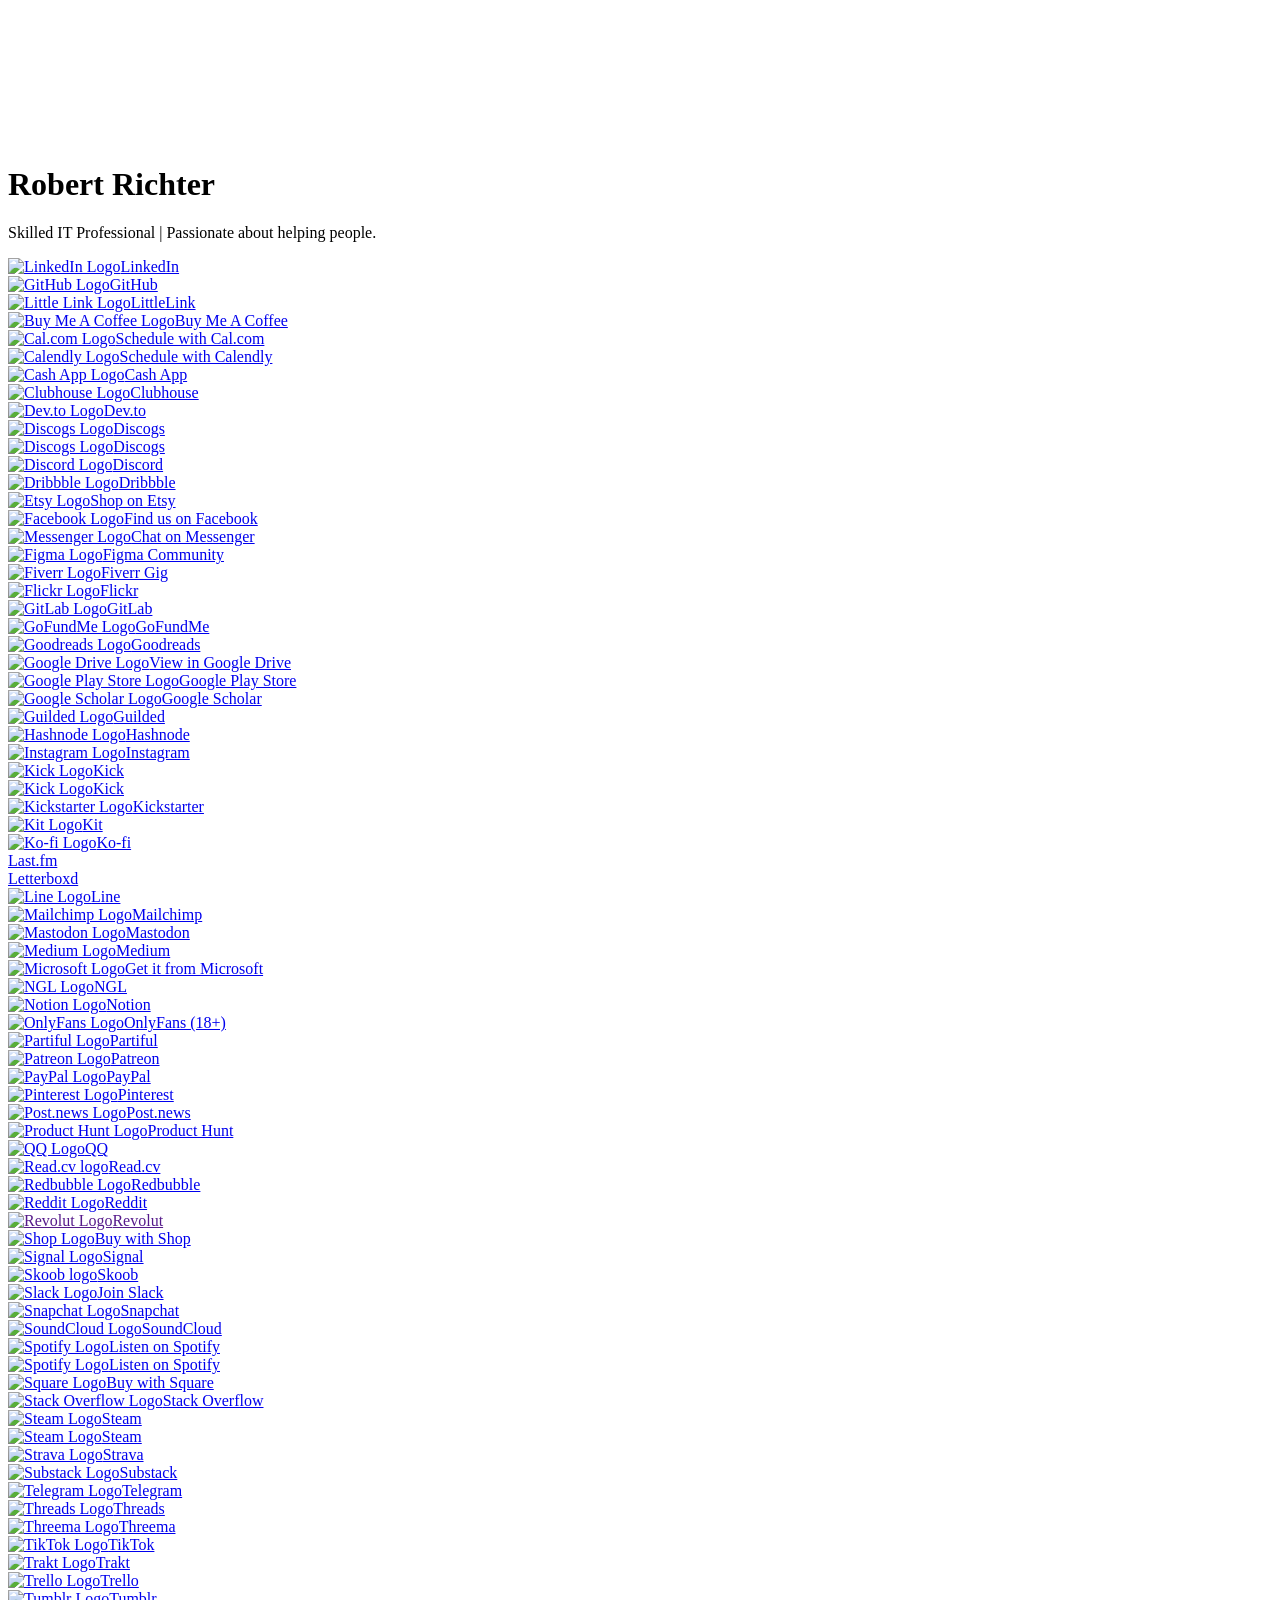
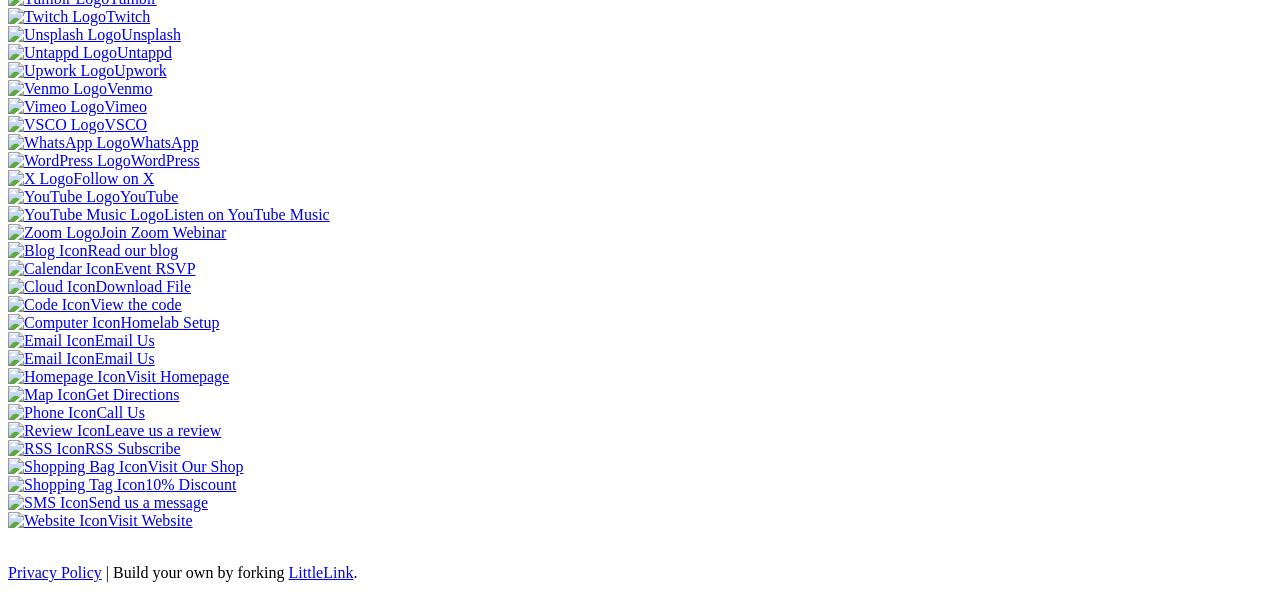
==== index.html @ 20beb6fa "Update index.html" ====
<!DOCTYPE html>
<html lang="en">

<head>

  <!-- Page Information
  –––––––––––––––––––––––––––––––––––––––––––––––––– -->
  <meta charset="utf-8">
  <title>Robert Richter</title>
  <meta name="description" content="https://littlelink.io">
  <meta name="author" content="Robert Richter">

  <!-- Mobile Specific Metas
  –––––––––––––––––––––––––––––––––––––––––––––––––– -->
  <meta name="viewport" content="width=device-width, initial-scale=1">


  <!-- CSS
  –––––––––––––––––––––––––––––––––––––––––––––––––– -->
  <link rel="stylesheet" href="css/normalize.css">

    <!-- Themes:
            Auto:   css/skeleton-auto.css
            Light:  css/skeleton-light.css
            Dark:   css/skeleton-dark.css
     -->
    <link rel="stylesheet" href="css/skeleton-auto.css">

    <!-- Brand Styles -->
    <link rel="stylesheet" href="css/brands.css">


  <!-- Favicon
  –––––––––––––––––––––––––––––––––––––––––––––––––– -->
  <link rel="icon" type="image/png" href="images/littlelink.png">

</head>

<body>

  <!-- Primary Page Layout
  –––––––––––––––––––––––––––––––––––––––––––––––––– -->
  <div class="container">
    <div class="row">
      <div class="column" style="margin-top: 10%">

        <!-- 

          ## Getting Started with LittleLink

          This page has been built with every pre-designed button available in LittleLink by default. You can rearrange and delete as needed.

          You can add your own brand or others brands you may need in the `css/brands.css` file. 

          You can add custom icons to `images/icons/...`. It is recommended to use a 24x24 .SVG.

          Edit the "Your Image Here" section to add your own personal branding, like a picture of yourself or your brand logo!

          Edit the "Title" section to change the page heading. You can use something like your name, your social handle, or your brand name.

          Edit the "Short Bio" section tell users about yourself or your brand.

        -->

        <!-- Your Image Here -->
        <img src="images/littlelink.svg" class="avatar" srcset="images/littlelink.svg 2x" alt="">

        <!-- Title -->
        <h1 role="heading">Robert Richter</h1>

        <!-- Short Bio -->
        <p>Skilled IT Professional | Passionate about helping people.</p>

        <!--

          ## Breaking down <a> attributes:
          
          1.) class="button button-default" | The first "button" here is telling this <a> tag that it should make this element a button and applies the default styling in `css/brands.css`.
          The second portion, button-default, is declaring the specific brand style you would like to apply. Here we're applying the "default" style and color.
          If you want to make this button to use the brand colors for Discord, just change "button-default" to "button-discord". Brands are found in `css/brands.css`. You can always edit & add your own there.

          2.) Replace the # in href="#" with the desired target URL for the button.

          3.) target="_blank" | This attribute opens links in a new tab. Remove this attribute to prevent links from opening in a new tab.

          4.) rel="noopener" | This attribute instructs the browser to navigate to the target resource without granting the new browsing context access to the document that opened it.
          This is especially useful when opening untrusted links. https://developer.mozilla.org/en-US/docs/Web/HTML/Link_types/noopener

          5.) role="button" | The button role identifies an element as a button to assistive technology such as screen readers.

          ## Breaking down the <img> attributes:
          
          1.) class="icon" | This class is telling the <img> tag that it should use the styling for icons found in `css/brands.css`.

          2.) src="images/icons/[icon-name].svg" | This defines the icon you would like to display from the 'images/icons/' folder. For example, you can change this to src="images/icons/discord.svg" to use the Discord icon.
          Add your own 24x24 icons to the "icons" folder to reference them. We recommend providing a SVG.

          3.) alt="" | Since the text at the end of the snippet, "..>[Button Text]</a><br>", explains what the button is, we use "alt=""" to nullify the icon annoucement from the accessibility tree. 
          This can improve the experience for assistive technology users by hiding what is essentially duplicated

        -->

        <!-- LinkedIn -->
        <a class="button button-linked" href="https://www.linkedin.com/in/therobertrich/" target="_blank" rel="noopener" role="button"><img class="icon" aria-hidden="true" src="images/icons/linkedin.svg" alt="LinkedIn Logo">LinkedIn</a><br>

        <!-- GitHub -->
        <a class="button button-github" href="https://github.com/therobertrich" target="_blank" rel="noopener" role="button"><img class="icon" aria-hidden="true" src="images/icons/github.svg" alt="GitHub Logo">GitHub</a><br>

        
        <!-- Default LittleLink -->
        <a class="button button-default" href="#" target="_blank" rel="noopener" role="button"><img class="icon" aria-hidden="true" src="images/icons/littlelink.svg" alt="Little Link Logo">LittleLink</a><br>

        <!-- Buy Me A Coffee -->
        <a class="button button-coffee" href="#" target="_blank" rel="noopener" role="button"><img class="icon" aria-hidden="true" src="images/icons/buy-me-a-coffee.svg" alt="Buy Me A Coffee Logo">Buy Me A Coffee</a><br>

        <!-- Cal.com -->
        <a class="button button-cal" href="#" target="_blank" rel="noopener" role="button"><img class="icon" aria-hidden="true" src="images/icons/cal.svg" alt="Cal.com Logo">Schedule with Cal.com</a><br>

        <!-- Calendly -->
        <a class="button button-calendly" href="#" target="_blank" rel="noopener" role="button"><img class="icon" aria-hidden="true" src="images/icons/calendly.svg" alt="Calendly Logo">Schedule with Calendly</a><br>

        <!-- Cash App -->
        <a class="button button-cash-app" href="#" target="_blank" rel="noopener" role="button"><img class="icon" aria-hidden="true" src="images/icons/cash-app-dollar.svg" alt="Cash App Logo">Cash App</a><br>

        <!-- Clubhouse -->
        <a class="button button-clubhouse" href="#" target="_blank" rel="noopener" role="button"><img class="icon" aria-hidden="true" src="images/icons/clubhouse.svg" alt="Clubhouse Logo">Clubhouse</a><br>

        <!-- Dev.to -->
        <a class="button button-dev-to" href="#" target="_blank" rel="noopener" role="button"><img class="icon" aria-hidden="true" src="images/icons/dev-to.svg" alt="Dev.to Logo">Dev.to</a><br>

        <!-- Discogs -->
        <a class="button button-discogs" href="#" target="_blank" rel="noopener" role="button"><img class="icon" aria-hidden="true" src="images/icons/discogs.svg" alt="Discogs Logo">Discogs</a><br>

        <!-- Discogs Alt -->
        <a class="button button-discogs-alt" href="#" target="_blank" rel="noopener" role="button"><img class="icon" aria-hidden="true" src="images/icons/discogs-alt.svg" alt="Discogs Logo">Discogs</a><br>

        <!-- Discord -->
        <a class="button button-discord" href="#" target="_blank" rel="noopener" role="button"><img class="icon" aria-hidden="true" src="images/icons/discord.svg" alt="Discord Logo">Discord</a><br>

        <!-- Dribbble -->
        <a class="button button-dribbble" href="#" target="_blank" rel="noopener" role="button"><img class="icon" aria-hidden="true" src="images/icons/dribbble.svg" alt="Dribbble Logo">Dribbble</a><br>

        <!-- Etsy -->
        <a class="button button-etsy" href="#" target="_blank" rel="noopener" role="button"><img class="icon" aria-hidden="true" src="images/icons/etsy.svg" alt="Etsy Logo">Shop on Etsy</a><br>

        <!-- Facebook -->
        <a class="button button-faceb" href="#" target="_blank" rel="noopener" role="button"><img class="icon" aria-hidden="true" src="images/icons/facebook.svg" alt="Facebook Logo">Find us on Facebook</a><br>

        <!-- Facebook Messenger -->
        <a class="button button-messenger" href="#" target="_blank" rel="noopener" role="button"><img class="icon" aria-hidden="true" src="images/icons/messenger.svg" alt="Messenger Logo">Chat on Messenger</a><br>

        <!-- Figma -->
        <a class="button button-figma" href="#" target="_blank" rel="noopener" role="button"><img class="icon" aria-hidden="true" src="images/icons/figma.svg" alt="Figma Logo">Figma Community</a><br>

        <!-- Fiverr -->
        <a class="button button-fiverr" href="#" target="_blank" rel="noopener" role="button"><img class="icon" aria-hidden="true" src="images/icons/fiverr.svg" alt="Fiverr Logo">Fiverr Gig</a><br>

        <!-- Flickr -->
        <a class="button button-flickr" href="#" target="_blank" rel="noopener" role="button"><img class="icon" aria-hidden="true" src="images/icons/flickr.svg" alt="Flickr Logo">Flickr</a><br>


        <!-- GitLab -->
        <a class="button button-gitlab" href="#" target="_blank" rel="noopener" role="button"><img class="icon" aria-hidden="true" src="images/icons/gitlab.svg" alt="GitLab Logo">GitLab</a><br>

        <!-- GoFundMe -->
        <a class="button button-gofundme" href="#" target="_blank" rel="noopener" role="button"><img class="icon" aria-hidden="true" src="images/icons/gofundme.svg" alt="GoFundMe Logo">GoFundMe</a><br>

        <!-- Goodreads -->
        <a class="button button-goodreads" href="#" target="_blank" rel="noopener" role="button"><img class="icon" aria-hidden="true" src="images/icons/goodreads.svg" alt="Goodreads Logo">Goodreads</a><br>

        <!-- Google Drive -->
        <a class="button button-google-black" href="#" target="_blank" rel="noopener" role="button"><img class="icon" aria-hidden="true" src="images/icons/google-drive.svg" alt="Google Drive Logo">View in Google Drive</a><br>

        <!-- Google Play Store -->
        <a class="button button-playstore" href="#" target="_blank" rel="noopener" role="button"><img class="icon" aria-hidden="true" src="images/icons/google-play.svg" alt="Google Play Store Logo">Google Play Store</a><br>

        <!-- Google Scholar -->
        <a class="button button-google-scholar" href="#" target="_blank" rel="noopener" role="button"><img class="icon" aria-hidden="true" src="images/icons/google-scholar.svg" alt="Google Scholar Logo">Google Scholar</a><br>

        <!-- Guilded -->
        <a class="button button-guilded" href="#" target="_blank" rel="noopener" role="button"><img class="icon" aria-hidden="true" src="images/icons/guilded.svg" alt="Guilded Logo">Guilded</a><br>

        <!-- Hashnode -->
        <a class="button button-hashnode" href="#" target="_blank" rel="noopener" role="button"><img class="icon" aria-hidden="true" src="images/icons/hashnode.svg" alt="Hashnode Logo">Hashnode</a><br>

        <!-- Instagram -->
        <a class="button button-instagram" href="#" target="_blank" rel="noopener" role="button"><img class="icon" aria-hidden="true" src="images/icons/instagram.svg" alt="Instagram Logo">Instagram</a><br>

        <!-- Kick -->
        <a class="button button-kick" href="#" target="_blank" rel="noopener" role="button"><img class="icon" aria-hidden="true" src="images/icons/kick.svg" alt="Kick Logo">Kick</a><br>

        <!-- Kick Alt -->
        <a class="button button-kick-alt" href="#" target="_blank" rel="noopener" role="button"><img class="icon" aria-hidden="true" src="images/icons/kick-alt.svg" alt="Kick Logo">Kick</a><br>
        
        <!-- Kickstarter -->
        <a class="button button-kickstarter" href="#" target="_blank" rel="noopener" role="button"><img class="icon" aria-hidden="true" src="images/icons/kickstarter.svg" alt="Kickstarter Logo">Kickstarter</a><br>

        <!-- Kit -->
        <a class="button button-kit" href="#" target="_blank" rel="noopener" role="button"><img class="icon" aria-hidden="true" src="images/icons/kit.svg" alt="Kit Logo">Kit</a><br>

        <!-- Ko-fi -->
        <a class="button button-ko-fi" href="#" target="_blank" rel="noopener" role="button"><img class="icon" aria-hidden="true" src="images/icons/ko-fi.svg" alt="Ko-fi Logo">Ko-fi</a><br>

        <!-- Last.fm -->
        <a class="button button-last-fm" href="#" target="_blank" rel="noopener" role="button"><img class="icon" aria-hidden="true" src="images/icons/last-fm.svg" alt="">Last.fm</a><br>

        <!-- Letterboxd -->
        <a class="button button-letterboxd" href="#" target="_blank" rel="noopener" role="button"><img class="icon" aria-hidden="true" src="images/icons/letterboxd.svg" alt="">Letterboxd</a><br>

        <!-- Line -->
        <a class="button button-line" href="#" target="_blank" rel="noopener" role="button"><img class="icon" aria-hidden="true" src="images/icons/line.svg" alt="Line Logo">Line</a><br>


        <!-- Mailchimp -->
        <a class="button button-mailchimp" href="#" target="_blank" rel="noopener" role="button"><img class="icon" aria-hidden="true" src="images/icons/mailchimp.svg" alt="Mailchimp Logo">Mailchimp</a><br>

        <!-- Mastodon -->
        <a class="button button-mastodon" href="#" target="_blank" rel="noopener" role="button"><img class="icon" aria-hidden="true" src="images/icons/mastodon.svg" alt="Mastodon Logo">Mastodon</a><br>

        <!-- Medium -->
        <a class="button button-medium" href="#" target="_blank" rel="noopener" role="button"><img class="icon" aria-hidden="true" src="images/icons/medium.svg" alt="Medium Logo">Medium</a><br>

        <!-- Microsoft Store -->
        <a class="button button-microsoft" href="#" target="_blank" rel="noopener" role="button"><img class="icon" aria-hidden="true" src="images/icons/microsoft.svg" alt="Microsoft Logo">Get it from Microsoft</a><br>
        
        <!-- NGL -->
        <a class="button button-ngl" href="#" target="_blank" rel="noopener"><img class="icon" aria-hidden="true" src="images/icons/ngl.svg" alt="NGL Logo">NGL</a><br>
        
        <!-- Notion -->
        <a class="button button-notion" href="#" target="_blank" rel="noopener" role="button"><img class="icon" aria-hidden="true" src="images/icons/notion.svg" alt="Notion Logo">Notion</a><br>

        <!-- OnlyFans -->
        <a class="button button-onlyfans" href="#" target="_blank" rel="noopener" role="button"><img class="icon" aria-hidden="true" src="images/icons/onlyfans.svg" alt="OnlyFans Logo">OnlyFans (18+)</a><br>

        <!-- Partiful -->
        <a class="button button-partiful" href="#" target="_blank" rel="noopener" role="button"><img class="icon" aria-hidden="true" src="images/icons/partiful.svg" alt="Partiful Logo">Partiful</a><br>

        <!-- Patreon -->
        <a class="button button-patreon" href="#" target="_blank" rel="noopener" role="button"><img class="icon" aria-hidden="true" src="images/icons/patreon.svg" alt="Patreon Logo">Patreon</a><br>

        <!-- PayPal -->
        <a class="button button-paypal" href="#" target="_blank" rel="noopener" role="button"><img class="icon" aria-hidden="true" src="images/icons/paypal.svg" alt="PayPal Logo">PayPal</a><br>

        <!-- Pinterest -->
        <a class="button button-pinterest" href="#" target="_blank" rel="noopener" role="button"><img class="icon" aria-hidden="true" src="images/icons/pinterest.svg" alt="Pinterest Logo">Pinterest</a><br>

        <!-- Post.news -->
        <a class="button button-post-news" href="#" target="_blank" rel="noopener" role="button"><img class="icon" aria-hidden="true" src="images/icons/post-news.svg" alt="Post.news Logo">Post.news</a><br>

        <!-- Product Hunt -->
        <a class="button button-product-hunt" href="#" target="_blank" rel="noopener" role="button"><img class="icon" aria-hidden="true" src="images/icons/product-hunt.svg" alt="Product Hunt Logo">Product Hunt</a><br>

        <!-- QQ -->
        <a class="button button-qq" href="#" target="_blank" rel="noopener" role="button"><img class="icon" aria-hidden="true" src="images/icons/qq.svg" alt="QQ Logo">QQ</a><br>

        <!-- Read.cv -->
        <a class="button button-read-cv" href="#" target="_blank" rel="noopener" role="button"><img class="icon" aria-hidden="true" src="images/icons/read-cv.svg" alt="Read.cv logo">Read.cv</a><br>

        <!-- Redbubble -->
        <a class="button button-redbubble" href="#" target="_blank" rel="noopener" role="button"><img class="icon" aria-hidden="true" src="images/icons/redbubble.svg" alt="Redbubble Logo">Redbubble</a><br>

        <!-- Reddit -->
        <a class="button button-reddit" href="#" target="_blank" rel="noopener" role="button"><img class="icon" aria-hidden="true" src="images/icons/reddit.svg" alt="Reddit Logo">Reddit</a><br>

        <!-- Revolut -->
        <a class="button button-revolut" href="" target="_blank" rel="noopener" role="button"><img class="icon" aria-hidden="true" src="images/icons/revolut.svg" alt="Revolut Logo">Revolut</a><br>
        
        <!-- Shop -->
        <a class="button button-shop" href="#" target="_blank" rel="noopener" role="button"><img class="icon" aria-hidden="true" src="images/icons/shop.svg" alt="Shop Logo">Buy with Shop</a><br>

        <!-- Signal -->
        <a class="button button-signal" href="#" target="_blank" rel="noopener" role="button"><img class="icon" aria-hidden="true" src="images/icons/signal.svg" alt="Signal Logo">Signal</a><br>

        <!-- Skoob -->
        <a class="button button-skoob" href="#" target="_blank" rel="noopener" role="button"><img class="icon" aria-hidden="true" src="images/icons/skoob.svg" alt="Skoob logo">Skoob</a><br>

        <!-- Slack -->
        <a class="button button-slack" href="#" target="_blank" rel="noopener" role="button"><img class="icon" aria-hidden="true" src="images/icons/slack.svg" alt="Slack Logo">Join Slack</a><br>

        <!-- Snapchat -->
        <a class="button button-snapchat" href="#" target="_blank" rel="noopener" role="button"><img class="icon" aria-hidden="true" src="images/icons/snapchat.svg" alt="Snapchat Logo">Snapchat</a><br>

        <!-- SoundCloud -->
        <a class="button button-soundcloud" href="#" target="_blank" rel="noopener" role="button"><img class="icon" aria-hidden="true" src="images/icons/soundcloud.svg" alt="SoundCloud Logo">SoundCloud</a><br>

        <!-- Spotify -->
        <a class="button button-spotify" href="#" target="_blank" rel="noopener" role="button"><img class="icon" aria-hidden="true" src="images/icons/spotify.svg" alt="Spotify Logo">Listen on Spotify</a><br>

        <!-- Spotify Alt -->
        <a class="button button-spotify-alt" href="#" target="_blank" rel="noopener" role="button"><img class="icon" aria-hidden="true" src="images/icons/spotify-alt.svg" alt="Spotify Logo">Listen on Spotify</a><br>

        <!-- Square -->
        <a class="button button-square" href="#" target="_blank" rel="noopener" role="button"><img class="icon" aria-hidden="true" src="images/icons/square.svg" alt="Square Logo">Buy with Square</a><br>

        <!-- Stack Overflow -->
        <a class="button button-stack-overflow" href="#" target="_blank" rel="noopener" role="button"><img class="icon" aria-hidden="true" src="images/icons/stack-overflow.svg" alt="Stack Overflow Logo">Stack Overflow</a><br>

        <!-- Steam -->
        <a class="button button-steam" href="#" target="_blank" rel="noopener" role="button"><img class="icon" aria-hidden="true" src="images/icons/steam.svg" alt="Steam Logo">Steam</a><br>

        <!-- Steam Alt -->
        <a class="button button-steam-alt" href="#" target="_blank" rel="noopener" role="button"><img class="icon" aria-hidden="true" src="images/icons/steam.svg" alt="Steam Logo">Steam</a><br>

        <!-- Strava -->
        <a class="button button-strava" href="#" target="_blank" rel="noopener" role="button"><img class="icon" aria-hidden="true" src="images/icons/strava.svg" alt="Strava Logo">Strava</a><br>

        <!-- Substack -->
        <a class="button button-substack" href="#" target="_blank" rel="noopener" role="button"><img class="icon" aria-hidden="true" src="images/icons/substack.svg" alt="Substack Logo">Substack</a><br>

        <!-- Telegram -->
        <a class="button button-telegram" href="#" target="_blank" rel="noopener" role="button"><img class="icon" aria-hidden="true" src="images/icons/telegram.svg" alt="Telegram Logo">Telegram</a><br>

        <!-- Threads -->
        <a class="button button-threads" href="#" target="_blank" rel="noopener" role="button"><img class="icon" aria-hidden="true" src="images/icons/threads.svg" alt="Threads Logo">Threads</a><br>

        <!-- Threema -->
        <a class="button button-threema" href="#" target="_blank" rel="noopener" role="button"><img class="icon" aria-hidden="true" src="images/icons/threema.svg" alt="Threema Logo">Threema</a><br>

        <!-- TikTok -->
        <a class="button button-tiktok" href="#" target="_blank" rel="noopener" role="button"><img class="icon" aria-hidden="true" src="images/icons/tiktok.svg" alt="TikTok Logo">TikTok</a><br>

        <!-- Trakt -->
        <a class="button button-trakt" href="#" target="_blank" rel="noopener" role="button"><img class="icon" aria-hidden="true" src="images/icons/trakt.svg" alt="Trakt Logo">Trakt</a><br>

        <!-- Trello -->
        <a class="button button-trello" href="#" target="_blank" rel="noopener" role="button"><img class="icon" aria-hidden="true" src="images/icons/trello.svg" alt="Trello Logo">Trello</a><br>

        <!-- Tumblr -->
        <a class="button button-tumb" href="#" target="_blank" rel="noopener" role="button"><img class="icon" aria-hidden="true" src="images/icons/tumblr.svg" alt="Tumblr Logo">Tumblr</a><br>

        <!-- Twitch -->
        <a class="button button-twitch" href="#" target="_blank" rel="noopener" role="button"><img class="icon" aria-hidden="true" src="images/icons/twitch.svg" alt="Twitch Logo">Twitch</a><br>

        <!-- Unsplash -->
        <a class="button button-unsplash" href="#" target="_blank" rel="noopener" role="button"><img class="icon" aria-hidden="true" src="images/icons/unsplash.svg" alt="Unsplash Logo">Unsplash</a><br>

        <!-- Untappd -->
        <a class="button button-untappd" href="#" target="_blank" rel="noopener" role="button"><img class="icon" aria-hidden="true" src="images/icons/untappd.svg" alt="Untappd Logo">Untappd</a><br>

        <!-- Upwork -->
        <a class="button button-upwork" href="#" target="_blank" rel="noopener" role="button"><img class="icon" aria-hidden="true" src="images/icons/upwork.svg" alt="Upwork Logo">Upwork</a><br>

        <!-- Venmo -->
        <a class="button button-venmo" href="#" target="_blank" rel="noopener" role="button"><img class="icon" aria-hidden="true" src="images/icons/venmo.svg" alt="Venmo Logo">Venmo</a><br>

        <!-- Vimeo -->
        <a class="button button-vimeo" href="#" target="_blank" rel="noopener" role="button"><img class="icon" aria-hidden="true" src="images/icons/vimeo.svg" alt="Vimeo Logo">Vimeo</a><br>

        <!-- VSCO -->
        <a class="button button-vsco" href="#" target="_blank" rel="noopener" role="button"><img class="icon" aria-hidden="true" src="images/icons/vsco.svg" alt="VSCO Logo">VSCO</a><br>

        <!-- WhatsApp -->
        <a class="button button-whatsapp" href="#" target="_blank" rel="noopener" role="button"><img class="icon" aria-hidden="true" src="images/icons/whatsapp.svg" alt="WhatsApp Logo">WhatsApp</a><br>

        <!-- WordPress -->
        <a class="button button-wordpress" href="#" target="_blank" rel="noopener" role="button"><img class="icon" aria-hidden="true" src="images/icons/wordpress.svg" alt="WordPress Logo">WordPress</a><br>

        <!-- X -->
        <a class="button button-x" href="#" target="_blank" rel="noopener" role="button"><img class="icon" aria-hidden="true" src="images/icons/x.svg" alt="X Logo">Follow on X</a><br>

        <!-- YouTube -->
        <a class="button button-yt" href="#" target="_blank" rel="noopener" role="button"><img class="icon" aria-hidden="true" src="images/icons/youtube.svg" alt="YouTube Logo">YouTube</a><br>        

        <!-- YouTube Music -->
        <a class="button button-yt" href="#" target="_blank" rel="noopener" role="button"><img class="icon" aria-hidden="true" src="images/icons/youtube-music.svg" alt="YouTube Music Logo">Listen on YouTube Music</a><br>

        <!-- Zoom -->
        <a class="button button-zoom" href="#" target="_blank" rel="noopener" role="button"><img class="icon" aria-hidden="true" src="images/icons/zoom.svg" alt="Zoom Logo">Join Zoom Webinar</a><br>  

        <!-- Generic Blog -->
        <a class="button button-default" href="#" target="_blank" rel="noopener" role="button"><img class="icon" aria-hidden="true" src="images/icons/generic-blog.svg" alt="Blog Icon">Read our blog</a><br>

        <!-- Generic Calendar -->
        <a class="button button-default" href="#" target="_blank" rel="noopener" role="button"><img class="icon" aria-hidden="true" src="images/icons/generic-calendar.svg" alt="Calendar Icon">Event RSVP</a><br>

        <!-- Generic Cloud -->
        <a class="button button-default" href="#" target="_blank" rel="noopener" role="button"><img class="icon" aria-hidden="true" src="images/icons/generic-cloud.svg" alt="Cloud Icon">Download File</a><br>

        <!-- Generic Code -->
        <a class="button button-default" href="#" target="_blank" rel="noopener" role="button"><img class="icon" aria-hidden="true" src="images/icons/generic-code.svg" alt="Code Icon">View the code</a><br>

        <!-- Generic Computer -->
        <a class="button button-default" href="#" target="_blank" rel="noopener" role="button"><img class="icon" aria-hidden="true" src="images/icons/generic-computer.svg" alt="Computer Icon">Homelab Setup</a><br>

        <!-- Generic Email -->
        <a class="button button-default" href="#" target="_blank" rel="noopener" role="button"><img class="icon" aria-hidden="true" src="images/icons/generic-email.svg" alt="Email Icon">Email Us</a><br>

        <!-- Generic Email Alt -->
        <a class="button button-default" href="#" target="_blank" rel="noopener" role="button"><img class="icon" aria-hidden="true" src="images/icons/generic-email-alt.svg" alt="Email Icon">Email Us</a><br>

        <!-- Generic Homepage -->
        <a class="button button-default" href="#" target="_blank" rel="noopener" role="button"><img class="icon" aria-hidden="true" src="images/icons/generic-homepage.svg" alt="Homepage Icon">Visit Homepage</a><br>

        <!-- Generic Map -->
        <a class="button button-default" href="#" target="_blank" rel="noopener" role="button"><img class="icon" aria-hidden="true" src="images/icons/generic-map.svg" alt="Map Icon">Get Directions</a><br>

        <!-- Generic Phone -->
        <a class="button button-default" href="#" target="_blank" rel="noopener" role="button"><img class="icon" aria-hidden="true" src="images/icons/generic-phone.svg" alt="Phone Icon">Call Us</a><br>

        <!-- Generic Review -->
        <a class="button button-default" href="#" target="_blank" rel="noopener" role="button"><img class="icon" aria-hidden="true" src="images/icons/generic-review.svg" alt="Review Icon">Leave us a review</a><br>

        <!-- Generic RSS -->
        <a class="button button-default" href="#" target="_blank" rel="noopener" role="button"><img class="icon" aria-hidden="true" src="images/icons/generic-rss.svg" alt="RSS Icon">RSS Subscribe</a><br>

        <!-- Generic Shopping Bag -->
        <a class="button button-default" href="#" target="_blank" rel="noopener" role="button"><img class="icon" aria-hidden="true" src="images/icons/generic-shopping-bag.svg" alt="Shopping Bag Icon">Visit Our Shop</a><br>
                
        <!-- Generic Shopping Tag -->
        <a class="button button-default" href="#" target="_blank" rel="noopener" role="button"><img class="icon" aria-hidden="true" src="images/icons/generic-shopping-tag.svg" alt="Shopping Tag Icon">10% Discount</a><br>

        <!-- Generic SMS -->
        <a class="button button-default" href="#" target="_blank" rel="noopener" role="button"><img class="icon" aria-hidden="true" src="images/icons/generic-sms.svg" alt="SMS Icon">Send us a message</a><br>

        <!-- Generic Website -->
        <a class="button button-default" href="#" target="_blank" rel="noopener" role="button"><img class="icon" aria-hidden="true" src="images/icons/generic-website.svg" alt="Website Icon">Visit Website</a><br>
        <br>
        <!-- 
            Footer:
            This includes a link to privacy.html page which can be setup for your Privacy Policy.
            This also includes a link to the LittleLink repository to make forking LittleLink easier.
            You can edit or remove anything here to make your own footer.
        -->
        <p><a href="privacy.html">Privacy Policy</a> | Build your own by forking <a href="https://littlelink.io" target="_blank" rel="noopener" role="button">LittleLink</a>.</p>

      </div>
    </div>
  </div>

  <!-- End Document
  –––––––––––––––––––––––––––––––––––––––––––––––––– -->
</body>

</html>
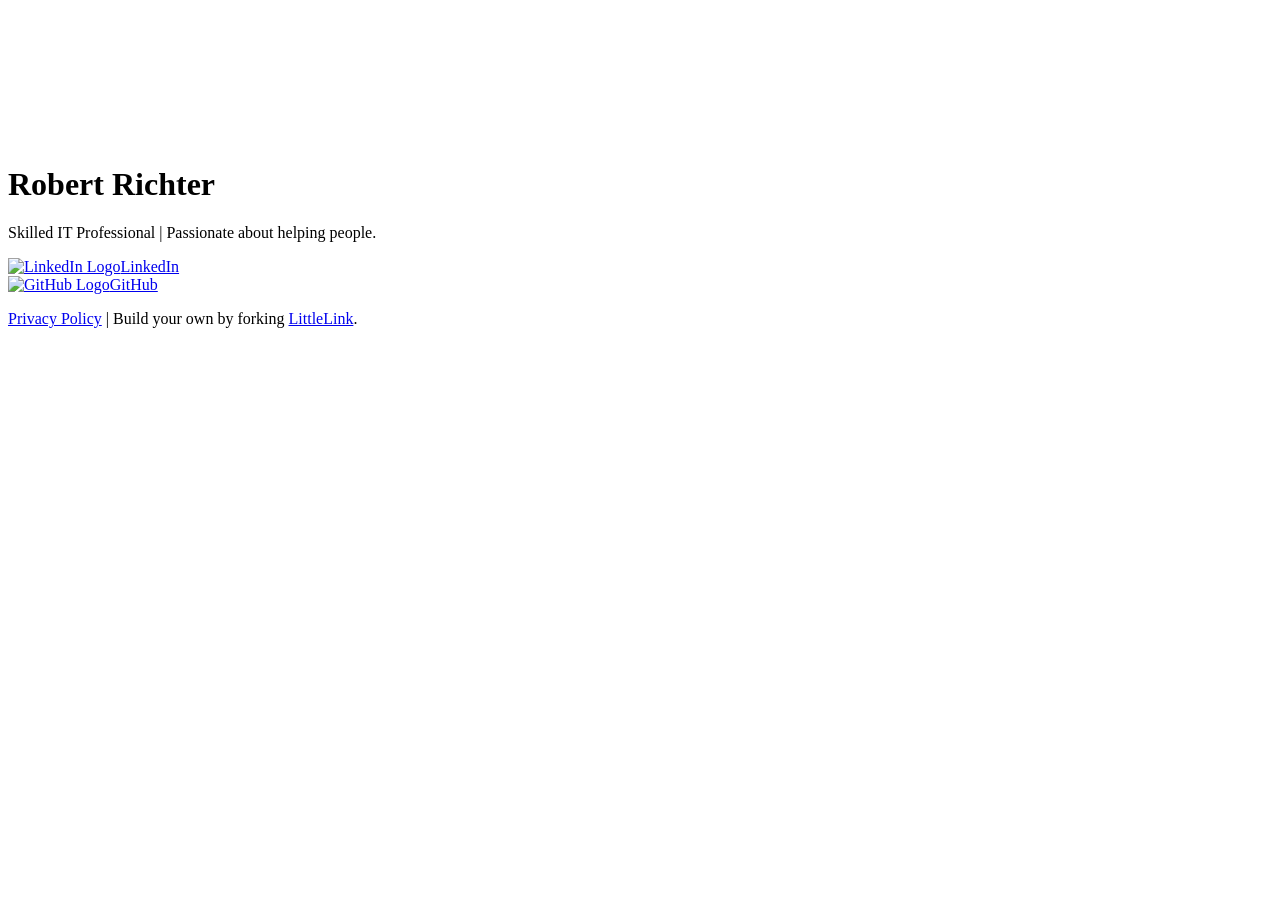
==== commit 4d5db970: "Update index.html" ====
--- a/index.html
+++ b/index.html
@@ -44,13 +44,13 @@
     <div class="row">
       <div class="column" style="margin-top: 10%">
 
-        <!-- 
+        <!--
 
           ## Getting Started with LittleLink
 
           This page has been built with every pre-designed button available in LittleLink by default. You can rearrange and delete as needed.
 
-          You can add your own brand or others brands you may need in the `css/brands.css` file. 
+          You can add your own brand or others brands you may need in the `css/brands.css` file.
 
           You can add custom icons to `images/icons/...`. It is recommended to use a 24x24 .SVG.
 
@@ -74,7 +74,7 @@
         <!--
 
           ## Breaking down <a> attributes:
-          
+
           1.) class="button button-default" | The first "button" here is telling this <a> tag that it should make this element a button and applies the default styling in `css/brands.css`.
           The second portion, button-default, is declaring the specific brand style you would like to apply. Here we're applying the "default" style and color.
           If you want to make this button to use the brand colors for Discord, just change "button-default" to "button-discord". Brands are found in `css/brands.css`. You can always edit & add your own there.
@@ -89,13 +89,13 @@
           5.) role="button" | The button role identifies an element as a button to assistive technology such as screen readers.
 
           ## Breaking down the <img> attributes:
-          
+
           1.) class="icon" | This class is telling the <img> tag that it should use the styling for icons found in `css/brands.css`.
 
           2.) src="images/icons/[icon-name].svg" | This defines the icon you would like to display from the 'images/icons/' folder. For example, you can change this to src="images/icons/discord.svg" to use the Discord icon.
           Add your own 24x24 icons to the "icons" folder to reference them. We recommend providing a SVG.
 
-          3.) alt="" | Since the text at the end of the snippet, "..>[Button Text]</a><br>", explains what the button is, we use "alt=""" to nullify the icon annoucement from the accessibility tree. 
+          3.) alt="" | Since the text at the end of the snippet, "..>[Button Text]</a><br>", explains what the button is, we use "alt=""" to nullify the icon annoucement from the accessibility tree.
           This can improve the experience for assistive technology users by hiding what is essentially duplicated
 
         -->
@@ -107,315 +107,7 @@
         <a class="button button-github" href="https://github.com/therobertrich" target="_blank" rel="noopener" role="button"><img class="icon" aria-hidden="true" src="images/icons/github.svg" alt="GitHub Logo">GitHub</a><br>
 
         
-        <!-- Default LittleLink -->
-        <a class="button button-default" href="#" target="_blank" rel="noopener" role="button"><img class="icon" aria-hidden="true" src="images/icons/littlelink.svg" alt="Little Link Logo">LittleLink</a><br>
-
-        <!-- Buy Me A Coffee -->
-        <a class="button button-coffee" href="#" target="_blank" rel="noopener" role="button"><img class="icon" aria-hidden="true" src="images/icons/buy-me-a-coffee.svg" alt="Buy Me A Coffee Logo">Buy Me A Coffee</a><br>
-
-        <!-- Cal.com -->
-        <a class="button button-cal" href="#" target="_blank" rel="noopener" role="button"><img class="icon" aria-hidden="true" src="images/icons/cal.svg" alt="Cal.com Logo">Schedule with Cal.com</a><br>
-
-        <!-- Calendly -->
-        <a class="button button-calendly" href="#" target="_blank" rel="noopener" role="button"><img class="icon" aria-hidden="true" src="images/icons/calendly.svg" alt="Calendly Logo">Schedule with Calendly</a><br>
-
-        <!-- Cash App -->
-        <a class="button button-cash-app" href="#" target="_blank" rel="noopener" role="button"><img class="icon" aria-hidden="true" src="images/icons/cash-app-dollar.svg" alt="Cash App Logo">Cash App</a><br>
-
-        <!-- Clubhouse -->
-        <a class="button button-clubhouse" href="#" target="_blank" rel="noopener" role="button"><img class="icon" aria-hidden="true" src="images/icons/clubhouse.svg" alt="Clubhouse Logo">Clubhouse</a><br>
-
-        <!-- Dev.to -->
-        <a class="button button-dev-to" href="#" target="_blank" rel="noopener" role="button"><img class="icon" aria-hidden="true" src="images/icons/dev-to.svg" alt="Dev.to Logo">Dev.to</a><br>
-
-        <!-- Discogs -->
-        <a class="button button-discogs" href="#" target="_blank" rel="noopener" role="button"><img class="icon" aria-hidden="true" src="images/icons/discogs.svg" alt="Discogs Logo">Discogs</a><br>
-
-        <!-- Discogs Alt -->
-        <a class="button button-discogs-alt" href="#" target="_blank" rel="noopener" role="button"><img class="icon" aria-hidden="true" src="images/icons/discogs-alt.svg" alt="Discogs Logo">Discogs</a><br>
-
-        <!-- Discord -->
-        <a class="button button-discord" href="#" target="_blank" rel="noopener" role="button"><img class="icon" aria-hidden="true" src="images/icons/discord.svg" alt="Discord Logo">Discord</a><br>
-
-        <!-- Dribbble -->
-        <a class="button button-dribbble" href="#" target="_blank" rel="noopener" role="button"><img class="icon" aria-hidden="true" src="images/icons/dribbble.svg" alt="Dribbble Logo">Dribbble</a><br>
-
-        <!-- Etsy -->
-        <a class="button button-etsy" href="#" target="_blank" rel="noopener" role="button"><img class="icon" aria-hidden="true" src="images/icons/etsy.svg" alt="Etsy Logo">Shop on Etsy</a><br>
-
-        <!-- Facebook -->
-        <a class="button button-faceb" href="#" target="_blank" rel="noopener" role="button"><img class="icon" aria-hidden="true" src="images/icons/facebook.svg" alt="Facebook Logo">Find us on Facebook</a><br>
-
-        <!-- Facebook Messenger -->
-        <a class="button button-messenger" href="#" target="_blank" rel="noopener" role="button"><img class="icon" aria-hidden="true" src="images/icons/messenger.svg" alt="Messenger Logo">Chat on Messenger</a><br>
-
-        <!-- Figma -->
-        <a class="button button-figma" href="#" target="_blank" rel="noopener" role="button"><img class="icon" aria-hidden="true" src="images/icons/figma.svg" alt="Figma Logo">Figma Community</a><br>
-
-        <!-- Fiverr -->
-        <a class="button button-fiverr" href="#" target="_blank" rel="noopener" role="button"><img class="icon" aria-hidden="true" src="images/icons/fiverr.svg" alt="Fiverr Logo">Fiverr Gig</a><br>
-
-        <!-- Flickr -->
-        <a class="button button-flickr" href="#" target="_blank" rel="noopener" role="button"><img class="icon" aria-hidden="true" src="images/icons/flickr.svg" alt="Flickr Logo">Flickr</a><br>
-
-
-        <!-- GitLab -->
-        <a class="button button-gitlab" href="#" target="_blank" rel="noopener" role="button"><img class="icon" aria-hidden="true" src="images/icons/gitlab.svg" alt="GitLab Logo">GitLab</a><br>
-
-        <!-- GoFundMe -->
-        <a class="button button-gofundme" href="#" target="_blank" rel="noopener" role="button"><img class="icon" aria-hidden="true" src="images/icons/gofundme.svg" alt="GoFundMe Logo">GoFundMe</a><br>
-
-        <!-- Goodreads -->
-        <a class="button button-goodreads" href="#" target="_blank" rel="noopener" role="button"><img class="icon" aria-hidden="true" src="images/icons/goodreads.svg" alt="Goodreads Logo">Goodreads</a><br>
-
-        <!-- Google Drive -->
-        <a class="button button-google-black" href="#" target="_blank" rel="noopener" role="button"><img class="icon" aria-hidden="true" src="images/icons/google-drive.svg" alt="Google Drive Logo">View in Google Drive</a><br>
-
-        <!-- Google Play Store -->
-        <a class="button button-playstore" href="#" target="_blank" rel="noopener" role="button"><img class="icon" aria-hidden="true" src="images/icons/google-play.svg" alt="Google Play Store Logo">Google Play Store</a><br>
-
-        <!-- Google Scholar -->
-        <a class="button button-google-scholar" href="#" target="_blank" rel="noopener" role="button"><img class="icon" aria-hidden="true" src="images/icons/google-scholar.svg" alt="Google Scholar Logo">Google Scholar</a><br>
-
-        <!-- Guilded -->
-        <a class="button button-guilded" href="#" target="_blank" rel="noopener" role="button"><img class="icon" aria-hidden="true" src="images/icons/guilded.svg" alt="Guilded Logo">Guilded</a><br>
-
-        <!-- Hashnode -->
-        <a class="button button-hashnode" href="#" target="_blank" rel="noopener" role="button"><img class="icon" aria-hidden="true" src="images/icons/hashnode.svg" alt="Hashnode Logo">Hashnode</a><br>
-
-        <!-- Instagram -->
-        <a class="button button-instagram" href="#" target="_blank" rel="noopener" role="button"><img class="icon" aria-hidden="true" src="images/icons/instagram.svg" alt="Instagram Logo">Instagram</a><br>
-
-        <!-- Kick -->
-        <a class="button button-kick" href="#" target="_blank" rel="noopener" role="button"><img class="icon" aria-hidden="true" src="images/icons/kick.svg" alt="Kick Logo">Kick</a><br>
-
-        <!-- Kick Alt -->
-        <a class="button button-kick-alt" href="#" target="_blank" rel="noopener" role="button"><img class="icon" aria-hidden="true" src="images/icons/kick-alt.svg" alt="Kick Logo">Kick</a><br>
-        
-        <!-- Kickstarter -->
-        <a class="button button-kickstarter" href="#" target="_blank" rel="noopener" role="button"><img class="icon" aria-hidden="true" src="images/icons/kickstarter.svg" alt="Kickstarter Logo">Kickstarter</a><br>
-
-        <!-- Kit -->
-        <a class="button button-kit" href="#" target="_blank" rel="noopener" role="button"><img class="icon" aria-hidden="true" src="images/icons/kit.svg" alt="Kit Logo">Kit</a><br>
-
-        <!-- Ko-fi -->
-        <a class="button button-ko-fi" href="#" target="_blank" rel="noopener" role="button"><img class="icon" aria-hidden="true" src="images/icons/ko-fi.svg" alt="Ko-fi Logo">Ko-fi</a><br>
-
-        <!-- Last.fm -->
-        <a class="button button-last-fm" href="#" target="_blank" rel="noopener" role="button"><img class="icon" aria-hidden="true" src="images/icons/last-fm.svg" alt="">Last.fm</a><br>
-
-        <!-- Letterboxd -->
-        <a class="button button-letterboxd" href="#" target="_blank" rel="noopener" role="button"><img class="icon" aria-hidden="true" src="images/icons/letterboxd.svg" alt="">Letterboxd</a><br>
-
-        <!-- Line -->
-        <a class="button button-line" href="#" target="_blank" rel="noopener" role="button"><img class="icon" aria-hidden="true" src="images/icons/line.svg" alt="Line Logo">Line</a><br>
-
-
-        <!-- Mailchimp -->
-        <a class="button button-mailchimp" href="#" target="_blank" rel="noopener" role="button"><img class="icon" aria-hidden="true" src="images/icons/mailchimp.svg" alt="Mailchimp Logo">Mailchimp</a><br>
-
-        <!-- Mastodon -->
-        <a class="button button-mastodon" href="#" target="_blank" rel="noopener" role="button"><img class="icon" aria-hidden="true" src="images/icons/mastodon.svg" alt="Mastodon Logo">Mastodon</a><br>
-
-        <!-- Medium -->
-        <a class="button button-medium" href="#" target="_blank" rel="noopener" role="button"><img class="icon" aria-hidden="true" src="images/icons/medium.svg" alt="Medium Logo">Medium</a><br>
-
-        <!-- Microsoft Store -->
-        <a class="button button-microsoft" href="#" target="_blank" rel="noopener" role="button"><img class="icon" aria-hidden="true" src="images/icons/microsoft.svg" alt="Microsoft Logo">Get it from Microsoft</a><br>
-        
-        <!-- NGL -->
-        <a class="button button-ngl" href="#" target="_blank" rel="noopener"><img class="icon" aria-hidden="true" src="images/icons/ngl.svg" alt="NGL Logo">NGL</a><br>
-        
-        <!-- Notion -->
-        <a class="button button-notion" href="#" target="_blank" rel="noopener" role="button"><img class="icon" aria-hidden="true" src="images/icons/notion.svg" alt="Notion Logo">Notion</a><br>
-
-        <!-- OnlyFans -->
-        <a class="button button-onlyfans" href="#" target="_blank" rel="noopener" role="button"><img class="icon" aria-hidden="true" src="images/icons/onlyfans.svg" alt="OnlyFans Logo">OnlyFans (18+)</a><br>
-
-        <!-- Partiful -->
-        <a class="button button-partiful" href="#" target="_blank" rel="noopener" role="button"><img class="icon" aria-hidden="true" src="images/icons/partiful.svg" alt="Partiful Logo">Partiful</a><br>
-
-        <!-- Patreon -->
-        <a class="button button-patreon" href="#" target="_blank" rel="noopener" role="button"><img class="icon" aria-hidden="true" src="images/icons/patreon.svg" alt="Patreon Logo">Patreon</a><br>
-
-        <!-- PayPal -->
-        <a class="button button-paypal" href="#" target="_blank" rel="noopener" role="button"><img class="icon" aria-hidden="true" src="images/icons/paypal.svg" alt="PayPal Logo">PayPal</a><br>
-
-        <!-- Pinterest -->
-        <a class="button button-pinterest" href="#" target="_blank" rel="noopener" role="button"><img class="icon" aria-hidden="true" src="images/icons/pinterest.svg" alt="Pinterest Logo">Pinterest</a><br>
-
-        <!-- Post.news -->
-        <a class="button button-post-news" href="#" target="_blank" rel="noopener" role="button"><img class="icon" aria-hidden="true" src="images/icons/post-news.svg" alt="Post.news Logo">Post.news</a><br>
-
-        <!-- Product Hunt -->
-        <a class="button button-product-hunt" href="#" target="_blank" rel="noopener" role="button"><img class="icon" aria-hidden="true" src="images/icons/product-hunt.svg" alt="Product Hunt Logo">Product Hunt</a><br>
-
-        <!-- QQ -->
-        <a class="button button-qq" href="#" target="_blank" rel="noopener" role="button"><img class="icon" aria-hidden="true" src="images/icons/qq.svg" alt="QQ Logo">QQ</a><br>
-
-        <!-- Read.cv -->
-        <a class="button button-read-cv" href="#" target="_blank" rel="noopener" role="button"><img class="icon" aria-hidden="true" src="images/icons/read-cv.svg" alt="Read.cv logo">Read.cv</a><br>
-
-        <!-- Redbubble -->
-        <a class="button button-redbubble" href="#" target="_blank" rel="noopener" role="button"><img class="icon" aria-hidden="true" src="images/icons/redbubble.svg" alt="Redbubble Logo">Redbubble</a><br>
-
-        <!-- Reddit -->
-        <a class="button button-reddit" href="#" target="_blank" rel="noopener" role="button"><img class="icon" aria-hidden="true" src="images/icons/reddit.svg" alt="Reddit Logo">Reddit</a><br>
-
-        <!-- Revolut -->
-        <a class="button button-revolut" href="" target="_blank" rel="noopener" role="button"><img class="icon" aria-hidden="true" src="images/icons/revolut.svg" alt="Revolut Logo">Revolut</a><br>
-        
-        <!-- Shop -->
-        <a class="button button-shop" href="#" target="_blank" rel="noopener" role="button"><img class="icon" aria-hidden="true" src="images/icons/shop.svg" alt="Shop Logo">Buy with Shop</a><br>
-
-        <!-- Signal -->
-        <a class="button button-signal" href="#" target="_blank" rel="noopener" role="button"><img class="icon" aria-hidden="true" src="images/icons/signal.svg" alt="Signal Logo">Signal</a><br>
-
-        <!-- Skoob -->
-        <a class="button button-skoob" href="#" target="_blank" rel="noopener" role="button"><img class="icon" aria-hidden="true" src="images/icons/skoob.svg" alt="Skoob logo">Skoob</a><br>
-
-        <!-- Slack -->
-        <a class="button button-slack" href="#" target="_blank" rel="noopener" role="button"><img class="icon" aria-hidden="true" src="images/icons/slack.svg" alt="Slack Logo">Join Slack</a><br>
-
-        <!-- Snapchat -->
-        <a class="button button-snapchat" href="#" target="_blank" rel="noopener" role="button"><img class="icon" aria-hidden="true" src="images/icons/snapchat.svg" alt="Snapchat Logo">Snapchat</a><br>
-
-        <!-- SoundCloud -->
-        <a class="button button-soundcloud" href="#" target="_blank" rel="noopener" role="button"><img class="icon" aria-hidden="true" src="images/icons/soundcloud.svg" alt="SoundCloud Logo">SoundCloud</a><br>
-
-        <!-- Spotify -->
-        <a class="button button-spotify" href="#" target="_blank" rel="noopener" role="button"><img class="icon" aria-hidden="true" src="images/icons/spotify.svg" alt="Spotify Logo">Listen on Spotify</a><br>
-
-        <!-- Spotify Alt -->
-        <a class="button button-spotify-alt" href="#" target="_blank" rel="noopener" role="button"><img class="icon" aria-hidden="true" src="images/icons/spotify-alt.svg" alt="Spotify Logo">Listen on Spotify</a><br>
-
-        <!-- Square -->
-        <a class="button button-square" href="#" target="_blank" rel="noopener" role="button"><img class="icon" aria-hidden="true" src="images/icons/square.svg" alt="Square Logo">Buy with Square</a><br>
-
-        <!-- Stack Overflow -->
-        <a class="button button-stack-overflow" href="#" target="_blank" rel="noopener" role="button"><img class="icon" aria-hidden="true" src="images/icons/stack-overflow.svg" alt="Stack Overflow Logo">Stack Overflow</a><br>
-
-        <!-- Steam -->
-        <a class="button button-steam" href="#" target="_blank" rel="noopener" role="button"><img class="icon" aria-hidden="true" src="images/icons/steam.svg" alt="Steam Logo">Steam</a><br>
-
-        <!-- Steam Alt -->
-        <a class="button button-steam-alt" href="#" target="_blank" rel="noopener" role="button"><img class="icon" aria-hidden="true" src="images/icons/steam.svg" alt="Steam Logo">Steam</a><br>
-
-        <!-- Strava -->
-        <a class="button button-strava" href="#" target="_blank" rel="noopener" role="button"><img class="icon" aria-hidden="true" src="images/icons/strava.svg" alt="Strava Logo">Strava</a><br>
-
-        <!-- Substack -->
-        <a class="button button-substack" href="#" target="_blank" rel="noopener" role="button"><img class="icon" aria-hidden="true" src="images/icons/substack.svg" alt="Substack Logo">Substack</a><br>
-
-        <!-- Telegram -->
-        <a class="button button-telegram" href="#" target="_blank" rel="noopener" role="button"><img class="icon" aria-hidden="true" src="images/icons/telegram.svg" alt="Telegram Logo">Telegram</a><br>
-
-        <!-- Threads -->
-        <a class="button button-threads" href="#" target="_blank" rel="noopener" role="button"><img class="icon" aria-hidden="true" src="images/icons/threads.svg" alt="Threads Logo">Threads</a><br>
-
-        <!-- Threema -->
-        <a class="button button-threema" href="#" target="_blank" rel="noopener" role="button"><img class="icon" aria-hidden="true" src="images/icons/threema.svg" alt="Threema Logo">Threema</a><br>
-
-        <!-- TikTok -->
-        <a class="button button-tiktok" href="#" target="_blank" rel="noopener" role="button"><img class="icon" aria-hidden="true" src="images/icons/tiktok.svg" alt="TikTok Logo">TikTok</a><br>
-
-        <!-- Trakt -->
-        <a class="button button-trakt" href="#" target="_blank" rel="noopener" role="button"><img class="icon" aria-hidden="true" src="images/icons/trakt.svg" alt="Trakt Logo">Trakt</a><br>
-
-        <!-- Trello -->
-        <a class="button button-trello" href="#" target="_blank" rel="noopener" role="button"><img class="icon" aria-hidden="true" src="images/icons/trello.svg" alt="Trello Logo">Trello</a><br>
-
-        <!-- Tumblr -->
-        <a class="button button-tumb" href="#" target="_blank" rel="noopener" role="button"><img class="icon" aria-hidden="true" src="images/icons/tumblr.svg" alt="Tumblr Logo">Tumblr</a><br>
-
-        <!-- Twitch -->
-        <a class="button button-twitch" href="#" target="_blank" rel="noopener" role="button"><img class="icon" aria-hidden="true" src="images/icons/twitch.svg" alt="Twitch Logo">Twitch</a><br>
-
-        <!-- Unsplash -->
-        <a class="button button-unsplash" href="#" target="_blank" rel="noopener" role="button"><img class="icon" aria-hidden="true" src="images/icons/unsplash.svg" alt="Unsplash Logo">Unsplash</a><br>
-
-        <!-- Untappd -->
-        <a class="button button-untappd" href="#" target="_blank" rel="noopener" role="button"><img class="icon" aria-hidden="true" src="images/icons/untappd.svg" alt="Untappd Logo">Untappd</a><br>
-
-        <!-- Upwork -->
-        <a class="button button-upwork" href="#" target="_blank" rel="noopener" role="button"><img class="icon" aria-hidden="true" src="images/icons/upwork.svg" alt="Upwork Logo">Upwork</a><br>
-
-        <!-- Venmo -->
-        <a class="button button-venmo" href="#" target="_blank" rel="noopener" role="button"><img class="icon" aria-hidden="true" src="images/icons/venmo.svg" alt="Venmo Logo">Venmo</a><br>
-
-        <!-- Vimeo -->
-        <a class="button button-vimeo" href="#" target="_blank" rel="noopener" role="button"><img class="icon" aria-hidden="true" src="images/icons/vimeo.svg" alt="Vimeo Logo">Vimeo</a><br>
-
-        <!-- VSCO -->
-        <a class="button button-vsco" href="#" target="_blank" rel="noopener" role="button"><img class="icon" aria-hidden="true" src="images/icons/vsco.svg" alt="VSCO Logo">VSCO</a><br>
-
-        <!-- WhatsApp -->
-        <a class="button button-whatsapp" href="#" target="_blank" rel="noopener" role="button"><img class="icon" aria-hidden="true" src="images/icons/whatsapp.svg" alt="WhatsApp Logo">WhatsApp</a><br>
-
-        <!-- WordPress -->
-        <a class="button button-wordpress" href="#" target="_blank" rel="noopener" role="button"><img class="icon" aria-hidden="true" src="images/icons/wordpress.svg" alt="WordPress Logo">WordPress</a><br>
-
-        <!-- X -->
-        <a class="button button-x" href="#" target="_blank" rel="noopener" role="button"><img class="icon" aria-hidden="true" src="images/icons/x.svg" alt="X Logo">Follow on X</a><br>
-
-        <!-- YouTube -->
-        <a class="button button-yt" href="#" target="_blank" rel="noopener" role="button"><img class="icon" aria-hidden="true" src="images/icons/youtube.svg" alt="YouTube Logo">YouTube</a><br>        
-
-        <!-- YouTube Music -->
-        <a class="button button-yt" href="#" target="_blank" rel="noopener" role="button"><img class="icon" aria-hidden="true" src="images/icons/youtube-music.svg" alt="YouTube Music Logo">Listen on YouTube Music</a><br>
-
-        <!-- Zoom -->
-        <a class="button button-zoom" href="#" target="_blank" rel="noopener" role="button"><img class="icon" aria-hidden="true" src="images/icons/zoom.svg" alt="Zoom Logo">Join Zoom Webinar</a><br>  
-
-        <!-- Generic Blog -->
-        <a class="button button-default" href="#" target="_blank" rel="noopener" role="button"><img class="icon" aria-hidden="true" src="images/icons/generic-blog.svg" alt="Blog Icon">Read our blog</a><br>
-
-        <!-- Generic Calendar -->
-        <a class="button button-default" href="#" target="_blank" rel="noopener" role="button"><img class="icon" aria-hidden="true" src="images/icons/generic-calendar.svg" alt="Calendar Icon">Event RSVP</a><br>
-
-        <!-- Generic Cloud -->
-        <a class="button button-default" href="#" target="_blank" rel="noopener" role="button"><img class="icon" aria-hidden="true" src="images/icons/generic-cloud.svg" alt="Cloud Icon">Download File</a><br>
-
-        <!-- Generic Code -->
-        <a class="button button-default" href="#" target="_blank" rel="noopener" role="button"><img class="icon" aria-hidden="true" src="images/icons/generic-code.svg" alt="Code Icon">View the code</a><br>
-
-        <!-- Generic Computer -->
-        <a class="button button-default" href="#" target="_blank" rel="noopener" role="button"><img class="icon" aria-hidden="true" src="images/icons/generic-computer.svg" alt="Computer Icon">Homelab Setup</a><br>
-
-        <!-- Generic Email -->
-        <a class="button button-default" href="#" target="_blank" rel="noopener" role="button"><img class="icon" aria-hidden="true" src="images/icons/generic-email.svg" alt="Email Icon">Email Us</a><br>
-
-        <!-- Generic Email Alt -->
-        <a class="button button-default" href="#" target="_blank" rel="noopener" role="button"><img class="icon" aria-hidden="true" src="images/icons/generic-email-alt.svg" alt="Email Icon">Email Us</a><br>
-
-        <!-- Generic Homepage -->
-        <a class="button button-default" href="#" target="_blank" rel="noopener" role="button"><img class="icon" aria-hidden="true" src="images/icons/generic-homepage.svg" alt="Homepage Icon">Visit Homepage</a><br>
-
-        <!-- Generic Map -->
-        <a class="button button-default" href="#" target="_blank" rel="noopener" role="button"><img class="icon" aria-hidden="true" src="images/icons/generic-map.svg" alt="Map Icon">Get Directions</a><br>
-
-        <!-- Generic Phone -->
-        <a class="button button-default" href="#" target="_blank" rel="noopener" role="button"><img class="icon" aria-hidden="true" src="images/icons/generic-phone.svg" alt="Phone Icon">Call Us</a><br>
-
-        <!-- Generic Review -->
-        <a class="button button-default" href="#" target="_blank" rel="noopener" role="button"><img class="icon" aria-hidden="true" src="images/icons/generic-review.svg" alt="Review Icon">Leave us a review</a><br>
-
-        <!-- Generic RSS -->
-        <a class="button button-default" href="#" target="_blank" rel="noopener" role="button"><img class="icon" aria-hidden="true" src="images/icons/generic-rss.svg" alt="RSS Icon">RSS Subscribe</a><br>
-
-        <!-- Generic Shopping Bag -->
-        <a class="button button-default" href="#" target="_blank" rel="noopener" role="button"><img class="icon" aria-hidden="true" src="images/icons/generic-shopping-bag.svg" alt="Shopping Bag Icon">Visit Our Shop</a><br>
-                
-        <!-- Generic Shopping Tag -->
-        <a class="button button-default" href="#" target="_blank" rel="noopener" role="button"><img class="icon" aria-hidden="true" src="images/icons/generic-shopping-tag.svg" alt="Shopping Tag Icon">10% Discount</a><br>
-
-        <!-- Generic SMS -->
-        <a class="button button-default" href="#" target="_blank" rel="noopener" role="button"><img class="icon" aria-hidden="true" src="images/icons/generic-sms.svg" alt="SMS Icon">Send us a message</a><br>
-
-        <!-- Generic Website -->
-        <a class="button button-default" href="#" target="_blank" rel="noopener" role="button"><img class="icon" aria-hidden="true" src="images/icons/generic-website.svg" alt="Website Icon">Visit Website</a><br>
-        <br>
-        <!-- 
+        <!--
             Footer:
             This includes a link to privacy.html page which can be setup for your Privacy Policy.
             This also includes a link to the LittleLink repository to make forking LittleLink easier.
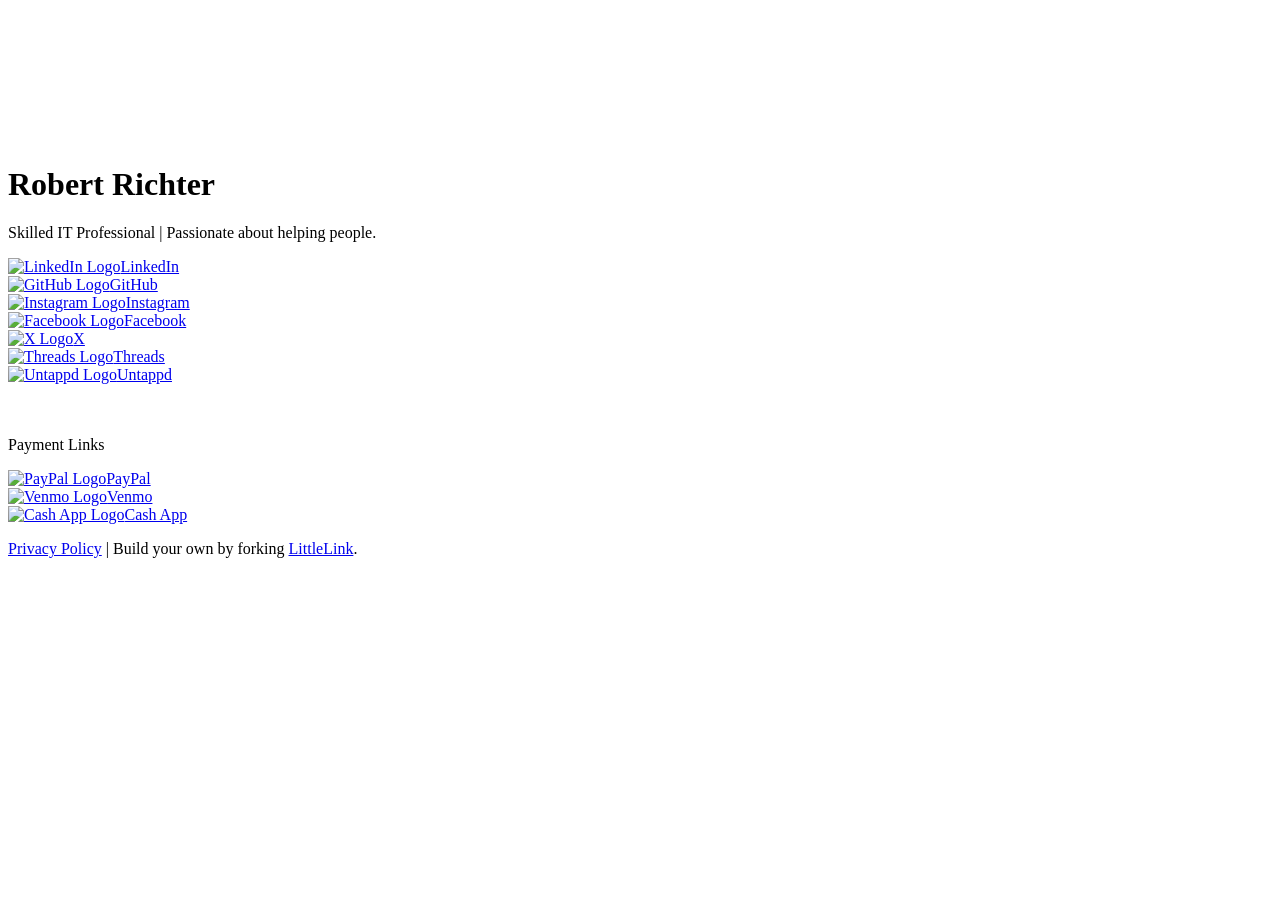
==== commit 7d568ccd: "Update index.html add links" ====
--- a/index.html
+++ b/index.html
@@ -99,14 +99,41 @@
           This can improve the experience for assistive technology users by hiding what is essentially duplicated
 
         -->
-
         <!-- LinkedIn -->
         <a class="button button-linked" href="https://www.linkedin.com/in/therobertrich/" target="_blank" rel="noopener" role="button"><img class="icon" aria-hidden="true" src="images/icons/linkedin.svg" alt="LinkedIn Logo">LinkedIn</a><br>
 
         <!-- GitHub -->
         <a class="button button-github" href="https://github.com/therobertrich" target="_blank" rel="noopener" role="button"><img class="icon" aria-hidden="true" src="images/icons/github.svg" alt="GitHub Logo">GitHub</a><br>
 
-        
+        <!-- Instagram -->
+        <a class="button button-instagram" href="https://www.instagram.com/therobertrich" target="_blank" rel="noopener" role="button"><img class="icon" aria-hidden="true" src="images/icons/instagram.svg" alt="Instagram Logo">Instagram</a><br>
+
+        <!-- Facebook -->
+        <a class="button button-faceb" href="https://www.facebook.com/therobertrich" target="_blank" rel="noopener" role="button"><img class="icon" aria-hidden="true" src="images/icons/facebook.svg" alt="Facebook Logo">Facebook</a><br>
+
+        <!-- X -->
+        <a class="button button-x" href="https://x.com/therobertrich" target="_blank" rel="noopener" role="button"><img class="icon" aria-hidden="true" src="images/icons/x.svg" alt="X Logo">X</a><br>
+
+        <!-- Threads -->
+        <a class="button button-threads" href="https://www.threads.net/@therobertrich" target="_blank" rel="noopener" role="button"><img class="icon" aria-hidden="true" src="images/icons/threads.svg" alt="Threads Logo">Threads</a><br>
+
+        <!-- Untappd -->
+        <a class="button button-untappd" href="#https://untappd.com/user/therobertrich" target="_blank" rel="noopener" role="button"><img class="icon" aria-hidden="true" src="images/icons/untappd.svg" alt="Untappd Logo">Untappd</a><br>
+        <br>
+        <br>
+
+        <p>Payment Links</p>
+
+        <!-- PayPal -->
+        <a class="button button-paypal" href="https://www.paypal.com/paypalme/therobertrich" target="_blank" rel="noopener" role="button"><img class="icon" aria-hidden="true" src="images/icons/paypal.svg" alt="PayPal Logo">PayPal</a><br>
+
+        <!-- Venmo -->
+        <a class="button button-venmo" href="https://account.venmo.com/u/therobertrich" target="_blank" rel="noopener" role="button"><img class="icon" aria-hidden="true" src="images/icons/venmo.svg" alt="Venmo Logo">Venmo</a><br>
+
+        <!-- Cash App -->
+        <a class="button button-cash-app" href="https://cash.app/$therobertrich" target="_blank" rel="noopener" role="button"><img class="icon" aria-hidden="true" src="images/icons/cash-app-dollar.svg" alt="Cash App Logo">Cash App</a><br>
+
+
         <!--
             Footer:
             This includes a link to privacy.html page which can be setup for your Privacy Policy.
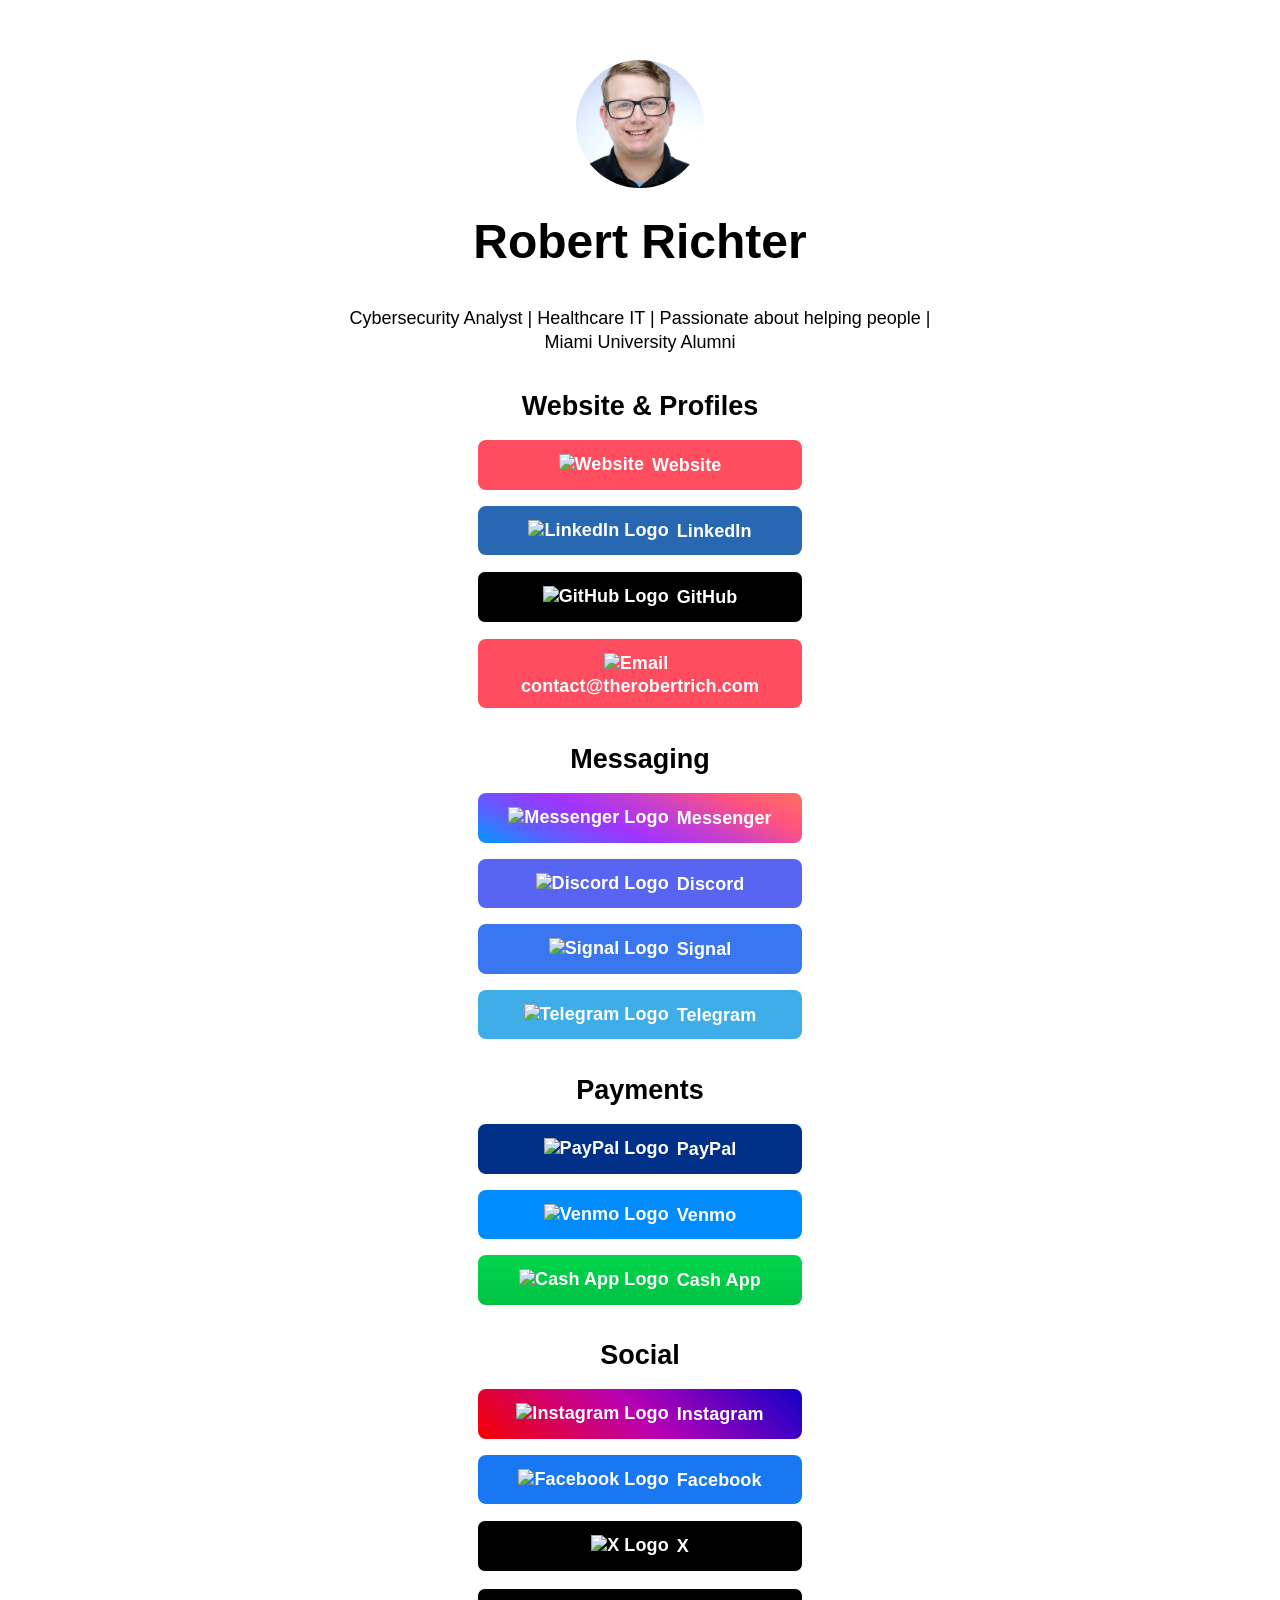
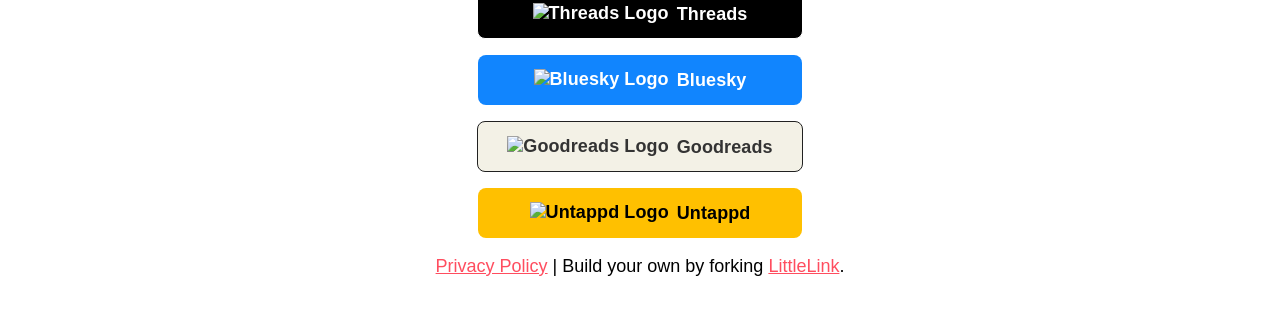
==== commit 584b6dc2: "Updated" ====
--- a/index.html
+++ b/index.html
@@ -29,10 +29,18 @@
     <!-- Brand Styles -->
     <link rel="stylesheet" href="css/brands.css">
 
+    <style>
+      .footer-link,
+      .footer-link:hover,
+      .footer-link:focus {
+        color: #ff4d5f;
+      }
+    </style>
 
-  <!-- Favicon
-  –––––––––––––––––––––––––––––––––––––––––––––––––– -->
-  <link rel="icon" type="image/png" href="images/littlelink.png">
+  <!-- Site icons -->
+  <link rel="icon" type="image/png" sizes="32x32" href="favicon-32.png">
+  <link rel="icon" type="image/png" sizes="192x192" href="icon-192.png">
+  <link rel="apple-touch-icon" sizes="180x180" href="apple-touch-icon.png">
 
 </head>
 
@@ -63,13 +71,13 @@
         -->
 
         <!-- Your Image Here -->
-        <img src="images/littlelink.svg" class="avatar" srcset="images/littlelink.svg 2x" alt="">
+        <img src="headshot.jpg" class="avatar" alt="Robert Richter">
 
         <!-- Title -->
         <h1 role="heading">Robert Richter</h1>
 
         <!-- Short Bio -->
-        <p>Skilled IT Professional | Passionate about helping people.</p>
+        <p>Cybersecurity Analyst | Healthcare IT | Passionate about helping people | Miami University Alumni</p>
 
         <!--
 
@@ -99,11 +107,46 @@
           This can improve the experience for assistive technology users by hiding what is essentially duplicated
 
         -->
+        <h2>Website &amp; Profiles</h2>
+
+        <!-- Website -->
+        <a class="button button-default" href="https://therobertrich.com" target="_blank" rel="noopener" role="button"><img class="icon" aria-hidden="true" src="images/icons/generic-website.svg" alt="Website">Website</a><br>
+
         <!-- LinkedIn -->
         <a class="button button-linked" href="https://www.linkedin.com/in/therobertrich/" target="_blank" rel="noopener" role="button"><img class="icon" aria-hidden="true" src="images/icons/linkedin.svg" alt="LinkedIn Logo">LinkedIn</a><br>
 
         <!-- GitHub -->
         <a class="button button-github" href="https://github.com/therobertrich" target="_blank" rel="noopener" role="button"><img class="icon" aria-hidden="true" src="images/icons/github.svg" alt="GitHub Logo">GitHub</a><br>
+
+        <!-- Email -->
+        <a class="button button-default" href="mailto:contact@therobertrich.com" role="button"><img class="icon" aria-hidden="true" src="images/icons/email.svg" alt="Email">contact@therobertrich.com</a><br>
+
+        <h2>Messaging</h2>
+
+        <!-- Messenger -->
+        <a class="button button-messenger" href="https://m.me/therobertrich" target="_blank" rel="noopener" role="button"><img class="icon" aria-hidden="true" src="images/icons/messenger.svg" alt="Messenger Logo">Messenger</a><br>
+
+        <!-- Discord -->
+        <a class="button button-discord" href="https://discord.com/users/djbigrob" target="_blank" rel="noopener" role="button"><img class="icon" aria-hidden="true" src="images/icons/discord.svg" alt="Discord Logo">Discord</a><br>
+
+        <!-- Signal -->
+        <a class="button button-signal" href="https://signal.me/#p/+therobertrich.999" target="_blank" rel="noopener" role="button"><img class="icon" aria-hidden="true" src="images/icons/signal.svg" alt="Signal Logo">Signal</a><br>
+
+        <!-- Telegram -->
+        <a class="button button-telegram" href="https://t.me/therobertrich" target="_blank" rel="noopener" role="button"><img class="icon" aria-hidden="true" src="images/icons/telegram.svg" alt="Telegram Logo">Telegram</a><br>
+
+        <h2>Payments</h2>
+
+        <!-- PayPal -->
+        <a class="button button-paypal" href="https://www.paypal.com/paypalme/therobertrich" target="_blank" rel="noopener" role="button"><img class="icon" aria-hidden="true" src="images/icons/paypal.svg" alt="PayPal Logo">PayPal</a><br>
+
+        <!-- Venmo -->
+        <a class="button button-venmo" href="https://account.venmo.com/u/therobertrich" target="_blank" rel="noopener" role="button"><img class="icon" aria-hidden="true" src="images/icons/venmo.svg" alt="Venmo Logo">Venmo</a><br>
+
+        <!-- Cash App -->
+        <a class="button button-cash-app" href="https://cash.app/$therobertrich" target="_blank" rel="noopener" role="button"><img class="icon" aria-hidden="true" src="images/icons/cash-app-dollar.svg" alt="Cash App Logo">Cash App</a><br>
+
+        <h2>Social</h2>
 
         <!-- Instagram -->
         <a class="button button-instagram" href="https://www.instagram.com/therobertrich" target="_blank" rel="noopener" role="button"><img class="icon" aria-hidden="true" src="images/icons/instagram.svg" alt="Instagram Logo">Instagram</a><br>
@@ -117,30 +160,21 @@
         <!-- Threads -->
         <a class="button button-threads" href="https://www.threads.net/@therobertrich" target="_blank" rel="noopener" role="button"><img class="icon" aria-hidden="true" src="images/icons/threads.svg" alt="Threads Logo">Threads</a><br>
 
+        <!-- Bluesky -->
+        <a class="button button-bluesky" href="https://bsky.app/profile/therobertrich.com" target="_blank" rel="noopener" role="button"><img class="icon" aria-hidden="true" src="images/icons/bluesky.svg" alt="Bluesky Logo">Bluesky</a><br>
+
+        <!-- Goodreads -->
+        <a class="button button-goodreads" href="https://www.goodreads.com/user/show/107595899-robert-richter" target="_blank" rel="noopener" role="button"><img class="icon" aria-hidden="true" src="images/icons/goodreads.svg" alt="Goodreads Logo">Goodreads</a><br>
+
         <!-- Untappd -->
-        <a class="button button-untappd" href="#https://untappd.com/user/therobertrich" target="_blank" rel="noopener" role="button"><img class="icon" aria-hidden="true" src="images/icons/untappd.svg" alt="Untappd Logo">Untappd</a><br>
-        <br>
-        <br>
-
-        <p>Payment Links</p>
-
-        <!-- PayPal -->
-        <a class="button button-paypal" href="https://www.paypal.com/paypalme/therobertrich" target="_blank" rel="noopener" role="button"><img class="icon" aria-hidden="true" src="images/icons/paypal.svg" alt="PayPal Logo">PayPal</a><br>
-
-        <!-- Venmo -->
-        <a class="button button-venmo" href="https://account.venmo.com/u/therobertrich" target="_blank" rel="noopener" role="button"><img class="icon" aria-hidden="true" src="images/icons/venmo.svg" alt="Venmo Logo">Venmo</a><br>
-
-        <!-- Cash App -->
-        <a class="button button-cash-app" href="https://cash.app/$therobertrich" target="_blank" rel="noopener" role="button"><img class="icon" aria-hidden="true" src="images/icons/cash-app-dollar.svg" alt="Cash App Logo">Cash App</a><br>
-
-
+        <a class="button button-untappd" href="https://untappd.com/user/therobertrich" target="_blank" rel="noopener" role="button"><img class="icon" aria-hidden="true" src="images/icons/untappd.svg" alt="Untappd Logo">Untappd</a><br>
         <!--
             Footer:
             This includes a link to privacy.html page which can be setup for your Privacy Policy.
             This also includes a link to the LittleLink repository to make forking LittleLink easier.
             You can edit or remove anything here to make your own footer.
         -->
-        <p><a href="privacy.html">Privacy Policy</a> | Build your own by forking <a href="https://littlelink.io" target="_blank" rel="noopener" role="button">LittleLink</a>.</p>
+        <p><a class="footer-link" href="privacy.html">Privacy Policy</a> | Build your own by forking <a class="footer-link" href="https://littlelink.io" target="_blank" rel="noopener" role="button">LittleLink</a>.</p>
 
       </div>
     </div>
--- a/css/skeleton-auto.css
+++ b/css/skeleton-auto.css
@@ -0,0 +1,279 @@
+/*
+* littlelink V1
+* https://littlelink.com
+* Free to use under the MIT license.
+* http://www.opensource.org/licenses/mit-license.php
+* 12/21/2019
+*
+* Built using:
+*
+* Skeleton V2.0.4
+* Copyright 2014, Dave Gamache
+* www.getskeleton.com
+* Free to use under the MIT license.
+* http://www.opensource.org/licenses/mit-license.php
+* 12/29/2014
+*/
+
+/* Table of contents
+––––––––––––––––––––––––––––––––––––––––––––––––––
+- Grid
+- Base Styles
+- Typography
+- Links
+- Code
+- Spacing
+- Utilities
+*
+* You'll find the button css in css/brands.css.
+*
+*/
+
+/* Grid
+–––––––––––––––––––––––––––––––––––––––––––––––––– */
+.container {
+  position: relative;
+  width: 100%;
+  max-width: 600px;
+  text-align: center;
+  margin: 0 auto;
+  padding: 0 20px;
+  box-sizing: border-box;
+}
+.container-left {
+  position: relative;
+  width: 100%;
+  max-width: 600px;
+  text-align: left;
+  margin: 0 auto;
+  padding: 0 20px;
+  box-sizing: border-box;
+}
+.column {
+  position: center;
+  width: 100%;
+  float: center;
+  box-sizing: border-box;
+}
+
+/* For devices larger than 400px */
+@media (min-width: 400px) {
+  .container {
+    width: 85%;
+    padding: 0;
+  }
+}
+
+/* For devices larger than 550px */
+@media (min-width: 550px) {
+  .container {
+    width: 80%;
+  }
+  .column,
+  .columns {
+    margin-left: 0;
+  }
+  .column:first-child,
+  .columns:first-child {
+    margin-left: 0;
+  }
+}
+
+/* Base Styles
+–––––––––––––––––––––––––––––––––––––––––––––––––– */
+/* NOTE
+html is set to 62.5% so that all the REM measurements throughout Skeleton
+are based on 10px sizing. So basically 1.5rem = 15px :) */
+
+html {
+  font-size: 100%;
+  color-scheme: light dark;
+}
+body {
+  font-size: 18px;
+  line-height: 24px;
+  font-weight: 400;
+  font-family: "Open Sans", "HelveticaNeue", "Helvetica Neue", Helvetica, Arial,
+    sans-serif;
+}
+
+/* Typography
+–––––––––––––––––––––––––––––––––––––––––––––––––– */
+h1 {
+  margin-top: 0;
+  margin-bottom: 16px;
+  font-weight: 800;
+}
+h1 {
+  font-size: 24px;
+  line-height: 64px;
+  letter-spacing: 0;
+}
+
+/* Larger than phablet */
+@media (min-width: 550px) {
+  h1 {
+    font-size: 48px;
+    line-height: 96px;
+  }
+}
+
+p {
+  margin-top: 0;
+}
+
+/* Links
+–––––––––––––––––––––––––––––––––––––––––––––––––– */
+a {
+  color: #2457F5;
+}
+a:hover {
+  color: #083BDA; 
+}
+a:focus {
+  outline: #7AB8FF solid 2px;
+  border-radius: 2px;
+}         
+
+/* Link Color Dark Theme */
+@media (prefers-color-scheme: dark) {
+  a {
+    color: #4899F7;
+}
+a:hover {
+  color: #7AB8FF;
+}
+a:focus {
+  outline: #7AB8FF solid 2px;
+  border-radius: 2px;
+}
+}
+
+/* Code
+–––––––––––––––––––––––––––––––––––––––––––––––––– */
+code {
+  padding: 0.2rem 0.5rem;
+  margin: 0 0.2rem;
+  font-size: 90%;
+  white-space: nowrap;
+  background: #f1f1f1;
+  border: 1px solid #e1e1e1;
+  border-radius: 4px;
+}
+pre > code {
+  display: block;
+  padding: 1rem 1.5rem;
+  white-space: pre;
+}
+
+/* Spacing
+–––––––––––––––––––––––––––––––––––––––––––––––––– */
+button,
+.button {
+  margin-bottom: 1rem;
+}
+input,
+textarea,
+select,
+fieldset {
+  margin-bottom: 1.5rem;
+}
+pre,
+blockquote,
+dl,
+figure,
+p,
+ol {
+  margin-bottom: 2.5rem;
+}
+
+/* Utilities
+–––––––––––––––––––––––––––––––––––––––––––––––––– */
+.u-full-width {
+  width: 100%;
+  box-sizing: border-box;
+}
+.u-max-full-width {
+  max-width: 100%;
+  box-sizing: border-box;
+}
+.u-pull-right {
+  float: right;
+}
+.u-pull-left {
+  float: left;
+}
+
+/* Misc
+–––––––––––––––––––––––––––––––––––––––––––––––––– */
+hr {
+  margin-top: 3rem;
+  margin-bottom: 3.5rem;
+  border-width: 0;
+  border-top: 1px solid #e1e1e1;
+}
+/* Radius values:
+
+10%-40%: Squircles
+50% (default): True circle
+*/
+.avatar {
+  width: 128px;
+  height: 128px;
+  object-fit: cover;
+  background-position: center;
+  border-radius: 50%;
+}
+
+/* open-sans-regular - vietnamese_latin-ext_latin_hebrew_greek-ext_greek_cyrillic-ext_cyrillic */
+@font-face {
+  font-display: swap; /* Check https://developer.mozilla.org/en-US/docs/Web/CSS/@font-face/font-display for other options. */
+  font-family: 'Open Sans';
+  font-style: normal;
+  font-weight: 400;
+  src: url('../fonts/open-sans-v34-vietnamese_latin-ext_latin_hebrew_greek-ext_greek_cyrillic-ext_cyrillic-regular.eot'); /* IE9 Compat Modes */
+  src: url('../fonts/open-sans-v34-vietnamese_latin-ext_latin_hebrew_greek-ext_greek_cyrillic-ext_cyrillic-regular.eot?#iefix') format('embedded-opentype'), /* IE6-IE8 */
+       url('../fonts/open-sans-v34-vietnamese_latin-ext_latin_hebrew_greek-ext_greek_cyrillic-ext_cyrillic-regular.woff2') format('woff2'), /* Super Modern Browsers */
+       url('../fonts/open-sans-v34-vietnamese_latin-ext_latin_hebrew_greek-ext_greek_cyrillic-ext_cyrillic-regular.woff') format('woff'), /* Modern Browsers */
+       url('../fonts/open-sans-v34-vietnamese_latin-ext_latin_hebrew_greek-ext_greek_cyrillic-ext_cyrillic-regular.ttf') format('truetype'), /* Safari, Android, iOS */
+       url('../fonts/open-sans-v34-vietnamese_latin-ext_latin_hebrew_greek-ext_greek_cyrillic-ext_cyrillic-regular.svg#OpenSans') format('svg'); /* Legacy iOS */
+}
+/* open-sans-600 - vietnamese_latin-ext_latin_hebrew_greek-ext_greek_cyrillic-ext_cyrillic */
+@font-face {
+  font-display: swap; /* Check https://developer.mozilla.org/en-US/docs/Web/CSS/@font-face/font-display for other options. */
+  font-family: 'Open Sans';
+  font-style: normal;
+  font-weight: 600;
+  src: url('../fonts/open-sans-v34-vietnamese_latin-ext_latin_hebrew_greek-ext_greek_cyrillic-ext_cyrillic-600.eot'); /* IE9 Compat Modes */
+  src: url('../fonts/open-sans-v34-vietnamese_latin-ext_latin_hebrew_greek-ext_greek_cyrillic-ext_cyrillic-600.eot?#iefix') format('embedded-opentype'), /* IE6-IE8 */
+       url('../fonts/open-sans-v34-vietnamese_latin-ext_latin_hebrew_greek-ext_greek_cyrillic-ext_cyrillic-600.woff2') format('woff2'), /* Super Modern Browsers */
+       url('../fonts/open-sans-v34-vietnamese_latin-ext_latin_hebrew_greek-ext_greek_cyrillic-ext_cyrillic-600.woff') format('woff'), /* Modern Browsers */
+       url('../fonts/open-sans-v34-vietnamese_latin-ext_latin_hebrew_greek-ext_greek_cyrillic-ext_cyrillic-600.ttf') format('truetype'), /* Safari, Android, iOS */
+       url('../fonts/open-sans-v34-vietnamese_latin-ext_latin_hebrew_greek-ext_greek_cyrillic-ext_cyrillic-600.svg#OpenSans') format('svg'); /* Legacy iOS */
+}
+/* open-sans-700 - vietnamese_latin-ext_latin_hebrew_greek-ext_greek_cyrillic-ext_cyrillic */
+@font-face {
+  font-display: swap; /* Check https://developer.mozilla.org/en-US/docs/Web/CSS/@font-face/font-display for other options. */
+  font-family: 'Open Sans';
+  font-style: normal;
+  font-weight: 700;
+  src: url('../fonts/open-sans-v34-vietnamese_latin-ext_latin_hebrew_greek-ext_greek_cyrillic-ext_cyrillic-700.eot'); /* IE9 Compat Modes */
+  src: url('../fonts/open-sans-v34-vietnamese_latin-ext_latin_hebrew_greek-ext_greek_cyrillic-ext_cyrillic-700.eot?#iefix') format('embedded-opentype'), /* IE6-IE8 */
+       url('../fonts/open-sans-v34-vietnamese_latin-ext_latin_hebrew_greek-ext_greek_cyrillic-ext_cyrillic-700.woff2') format('woff2'), /* Super Modern Browsers */
+       url('../fonts/open-sans-v34-vietnamese_latin-ext_latin_hebrew_greek-ext_greek_cyrillic-ext_cyrillic-700.woff') format('woff'), /* Modern Browsers */
+       url('../fonts/open-sans-v34-vietnamese_latin-ext_latin_hebrew_greek-ext_greek_cyrillic-ext_cyrillic-700.ttf') format('truetype'), /* Safari, Android, iOS */
+       url('../fonts/open-sans-v34-vietnamese_latin-ext_latin_hebrew_greek-ext_greek_cyrillic-ext_cyrillic-700.svg#OpenSans') format('svg'); /* Legacy iOS */
+}
+/* open-sans-800 - vietnamese_latin-ext_latin_hebrew_greek-ext_greek_cyrillic-ext_cyrillic */
+@font-face {
+  font-display: swap; /* Check https://developer.mozilla.org/en-US/docs/Web/CSS/@font-face/font-display for other options. */
+  font-family: 'Open Sans';
+  font-style: normal;
+  font-weight: 800;
+  src: url('../fonts/open-sans-v34-vietnamese_latin-ext_latin_hebrew_greek-ext_greek_cyrillic-ext_cyrillic-800.eot'); /* IE9 Compat Modes */
+  src: url('../fonts/open-sans-v34-vietnamese_latin-ext_latin_hebrew_greek-ext_greek_cyrillic-ext_cyrillic-800.eot?#iefix') format('embedded-opentype'), /* IE6-IE8 */
+       url('../fonts/open-sans-v34-vietnamese_latin-ext_latin_hebrew_greek-ext_greek_cyrillic-ext_cyrillic-800.woff2') format('woff2'), /* Super Modern Browsers */
+       url('../fonts/open-sans-v34-vietnamese_latin-ext_latin_hebrew_greek-ext_greek_cyrillic-ext_cyrillic-800.woff') format('woff'), /* Modern Browsers */
+       url('../fonts/open-sans-v34-vietnamese_latin-ext_latin_hebrew_greek-ext_greek_cyrillic-ext_cyrillic-800.ttf') format('truetype'), /* Safari, Android, iOS */
+       url('../fonts/open-sans-v34-vietnamese_latin-ext_latin_hebrew_greek-ext_greek_cyrillic-ext_cyrillic-800.svg#OpenSans') format('svg'); /* Legacy iOS */
+}
--- a/css/brands.css
+++ b/css/brands.css
@@ -0,0 +1,1164 @@
+/*
+* littlelink.io
+* Skeleton V2.0.4
+* Copyright 2014, Dave Gamache
+* www.getskeleton.com
+* Free to use under the MIT license.
+* http://www.opensource.org/licenses/mit-license.php
+* 12/29/2014
+*/
+
+/*
+* Built using on:
+* Skeleton V2.0.4
+* Copyright 2014, Dave Gamache
+* www.getskeleton.com
+* Free to use under the MIT license.
+* http://www.opensource.org/licenses/mit-license.php
+* 12/29/2014
+*/
+
+/* Table of contents
+––––––––––––––––––––––––––––––––––––––––––––––––––
+
+- Buttons
+- Brand Styles
+
+*/
+
+/* Buttons
+–––––––––––––––––––––––––––––––––––––––––––––––––– */
+
+.button,
+button {
+  display: inline-block;
+  text-decoration: none;
+  height: 100%;
+  text-align: center;
+  vertical-align: middle;
+  font-size: 18px;
+  width: 300px;
+  font-weight: 700;
+  line-height: 20px;
+  padding: 14px 12px 12px 12px;
+  letter-spacing: 0.1px;
+  white-space: wrap;
+  outline: none;
+  border-radius: 8px;
+  cursor: pointer;
+  
+}     
+button:hover,
+.button:focus {
+  color: #212121;
+  border-color: #888;
+  outline: #7AB8FF solid 3px
+}
+.button.button-primary {
+  color: #fff;
+  filter: brightness(90%);
+}
+.button.button-primary:hover,
+.button.button-primary:focus {
+  color: #fff;
+  filter: brightness(90%);
+}
+
+/* Brand Icons
+–––––––––––––––––––––––––––––––––––––––––––––––––– */
+
+.icon {
+  padding: 0px 8px 3.5px 0px;
+  vertical-align: middle;
+  width: 20px;
+  height: 20px;
+}
+
+/* Brand Styles
+–––––––––––––––––––––––––––––––––––––––––––––––––– */
+
+/* Default (this is great for your own brand color!) */
+.button.button-default {
+  color: #ffffff;
+  background-color: #ff4d5f;
+}
+.button.button-default:hover,
+.button.button-default:focus {
+  filter: brightness(90%);
+}
+
+/* Amazon */
+.button.button-amazon {
+  color: #000000;
+  background-color: #FFFFFF;
+  border: 1px solid #212121;
+}
+.button.button-amazon:hover,
+.button.button-amazon:focus {
+  filter: brightness(90%);
+}
+
+/* Amazon Music */
+.button.button-amazon-music {
+  color: #000000;
+  background-color: #25D1DA;
+}
+.button.button-amazon-music:hover,
+.button.button-amazon-music:focus {
+  filter: brightness(90%);
+}
+
+/* Apple App Store */
+.button.button-appstore {
+  color: #FFFFFF;
+  background-color: #000000;
+  border: 1px solid #FFFFFF;
+}
+.button.button-appstore:hover,
+.button.button-appstore:focus {
+  filter: brightness(90%);
+}
+
+/* Apple Music */
+.button.button-apple-music {
+  color: #ffffff;
+  background-color: #000000;
+  border: 1px solid #FFFFFF;
+}
+.button.button-apple-music:hover,
+.button.button-apple-music:focus {
+  filter: brightness(90%);
+}
+
+/* Apple Music Alt */
+.button.button-apple-music-alt {
+  color: #ffffff;
+  background-image: linear-gradient(to bottom, #FB5C74, #FA233B);
+}
+.button.button-apple-music-alt:hover,
+.button.button-apple-music-alt:focus {
+  filter: brightness(90%);
+}
+
+/* Apple Podcasts */
+.button.button-apple-podcasts {
+  color: #ffffff;
+  background-color: #000000;
+  border: 1px solid #FFFFFF;
+}
+.button.button-apple-podcasts:hover,
+.button.button-apple-podcasts:focus {
+  filter: brightness(90%);
+}
+
+/* Apple Podcasts Alt */
+.button.button-apple-podcasts-alt {
+  color: #ffffff;
+  background-image: linear-gradient(to bottom, #F452FF, #832BC1);
+}
+.button.button-apple-podcasts-alt:hover,
+.button.button-apple-podcasts-alt:focus {
+  filter: brightness(90%);
+}
+
+/* ArtStation */
+.button.button-artstation {
+  color: #ffffff;
+  background-color: #18181C;
+  border: 1px solid #FFFFFF;
+}
+.button.button-artstation:hover,
+.button.button-artstation:focus {
+  filter: brightness(90%);
+}
+
+/* Bandcamp */
+.button.button-bandcamp {
+  color: #ffffff;
+  background-color: #1d9fc3;
+}
+.button.button-bandcamp:hover,
+.button.button-bandcamp:focus {
+  filter: brightness(90%);
+}
+
+/* Behance */
+.button.button-behance {
+  color: #ffffff;
+  background-color: #0057FF;
+}
+.button.button-behance:hover,
+.button.button-behance:focus {
+  filter: brightness(90%);
+}
+
+/* BeReal */
+.button.button-bereal {
+  color: #ffffff;
+  background-color: #000000;
+  border: 1px solid #ffffff;
+}
+.button.button-bereal:hover,
+.button.button-bereal:focus {
+  filter: brightness(90%);
+}
+
+/* Bluesky */
+.button.button-bluesky {
+  color: #FFFFFF;
+  background-color: #1185FE;
+}
+
+.button.button-bluesky:hover,
+.button.button-bluesky:focus {
+  filter: brightness(90%);
+}
+
+/* Bluesky Alt */
+.button.button-bluesky-alt {
+  color: #000000;
+  background-color: #FFFFFF;
+  border: 1px solid #000000;
+}
+.button.button-bluesky-alt:hover,
+.button.button-bluesky-alt:focus {
+  filter: brightness(90%);
+}
+
+/* Buy Me a Coffee */
+.button.button-coffee {
+  color: #000000;
+  background-color: #ffdd00;
+}
+.button.button-coffee:hover,
+.button.button-coffee:focus {
+  filter: brightness(90%);
+}
+
+/* Cal.com */
+.button.button-cal {
+  color: #FFFFFF;
+  background-color: #292929;
+  border: 1px solid #FFFFFF;
+}
+.button.button-cal:hover,
+.button.button-cal:focus {
+  filter: brightness(90%);
+}
+
+/* Calendly */
+.button.button-calendly {
+  color: #FFFFFF;
+  background-color: #006BFF;
+}
+.button.button-calendly:hover,
+.button.button-calendly:focus {
+  filter: brightness(90%);
+}
+
+/* Cash App */
+.button.button-cash-app {
+  color: #ffffff;
+  background-image: linear-gradient(to bottom, #00d64b, #00c244);
+}
+.button.button-cash-app:hover,
+.button.button-cash-app:focus {
+  filter: brightness(90%);
+}
+
+/* Clubhouse */
+.button.button-clubhouse {
+  color: #1F1F1A;
+  background-color: #F1EFE3;
+  border: 1px solid #212121;
+}
+.button.button-clubhouse:hover,
+.button.button-clubhouse:focus {
+  filter: brightness(90%);
+}
+
+/* dev.to */
+.button.button-dev-to {
+  color: #000000;
+  background-color: #f5f5f5;
+  border: 1px solid #212121;
+}
+.button.button-dev-to:hover,
+.button.button-dev-to:focus {
+  filter: brightness(90%);
+}
+
+/* Discogs */
+.button.button-discogs {
+  color: #000000;
+  background-color: #FFFFFF;
+  border: 1px solid #000000
+}
+.button.button-discogs:hover,
+.button.button-discogs:focus {
+  filter: brightness(90%);
+}
+
+/* Discogs Alt */
+.button.button-discogs-alt {
+  color: #FFFFFF;
+  background-color: #000000;
+  border: 1px solid #FFFFFF
+}
+.button.button-discogs-alt:hover,
+.button.button-discogs-alt:focus {
+  filter: brightness(90%);
+}
+
+/* Discord */
+.button.button-discord {
+  color: #ffffff;
+  background-color: #5865f2;
+}
+.button.button-discord:hover,
+.button.button-discord:focus {
+  filter: brightness(90%);
+}
+
+/* Dribbble */
+.button.button-dribbble {
+  color: #000000;
+  background-color: #FFFFFF;
+  border: 1px solid #212121;
+}
+.button.button-dribbble:hover,
+.button.button-dribbble:focus {
+  filter: brightness(90%);
+}
+
+/* Etsy */
+.button.button-etsy {
+  color: #ffffff;
+  background-color: #F45800;
+}
+.button.button-etsy:hover,
+.button.button-etsy:focus {
+  filter: brightness(90%);
+}
+
+/* Facebook */
+.button.button-faceb {
+  color: #ffffff;
+  background-color: #1877f2;
+}
+.button.button-faceb:hover,
+.button.button-faceb:focus {
+  filter: brightness(90%);
+}
+
+/* Facebook Messenger */
+.button.button-messenger {
+  color: #ffffff;
+  background-image: linear-gradient(
+    25deg,
+    #0099ff,
+    #5f5dff,
+    #a033ff,
+    #c740cc,
+    #ff5280,
+    #ff7061
+  );
+}
+.button.button-messenger:hover,
+.button.button-messenger:focus {
+  filter: brightness(90%);
+}
+
+/* Figma */
+.button.button-figma {
+  color: #ffffff;
+  background-color: #000000;
+  border: 1px solid #FFFFFF;
+}
+.button.button-figma:hover,
+.button.button-figma:focus {
+  filter: brightness(90%);
+}
+
+/* Fiverr */
+.button.button-fiverr {
+  color: #ffffff;
+  background-color: #1DBF73;
+}
+.button.button-fiverr:hover,
+.button.button-fiverr:focus {
+  filter: brightness(90%);
+}
+
+/* Flickr */
+.button.button-flickr {
+  color: #ffffff;
+  background-color: #000000;
+  border: 1px solid #FFFFFF;
+}
+.button.button-flickr:hover,
+.button.button-flickr:focus {
+  filter: brightness(90%);
+}
+
+/* GitHub */
+.button.button-github {
+  color: #ffffff;
+  background-color: #000000;
+  border: 1px solid #FFFFFF;
+}
+.button.button-github:hover,
+.button.button-github:focus {
+  filter: brightness(90%);
+}
+
+/* GitLab */
+.button.button-gitlab {
+  color: #ffffff;
+  background-color: #6151b2;
+}
+.button.button-gitlab:hover,
+.button.button-gitlab:focus {
+  filter: brightness(90%);
+}
+
+/* GoFundMe */
+.button.button-gofundme {
+  color: #ffffff;
+  background-color: #02A95C;
+}
+.button.button-gofundme:hover,
+.button.button-gofundme:focus {
+  filter: brightness(90%);
+}
+
+/* Goodreads */
+.button.button-goodreads {
+  color: #333333;
+  background-color: #f3f1e6;
+  border: 1px solid #212121;
+}
+.button.button-goodreads:hover,
+.button.button-goodreads:focus {
+  filter: brightness(90%);
+}
+
+/* Google Black */
+.button.button-google-black {
+  color: #FFFFFF;
+  background-color: #000000;
+  border: 1px solid #FFFFFF;
+}
+.button.button-google-black:hover,
+.button.button-google-black:focus {
+  filter: brightness(90%);
+}
+
+/* Google Play Store */
+.button.button-playstore {
+  color: #FFFFFF;
+  background-color: #000000;
+  border: 1px solid #FFFFFF;
+}
+.button.button-playstore:hover,
+.button.button-playstore:focus {
+  filter: brightness(90%);
+}
+
+/* Google Scholar */
+.button.button-google-scholar {
+  color: #000000;
+  background-color: #FFFFFF;
+  border: 1px solid #212121;
+}
+.button.button-google-scholar:hover,
+.button.button-google-scholar:focus {
+  filter: brightness(90%);
+}
+
+/* Guilded */
+.button.button-guilded {
+  color: #000000;
+  background-color: #F5C400;
+}
+.button.button-guilded:hover,
+.button.button-guilded:focus {
+  filter: brightness(90%);
+}
+
+/* Hashnode */
+.button.button-hashnode {
+  color: #000000;
+  background-color: #ffffff;
+  border: 1px solid #212121;
+}
+.button.button-hashnode:hover,
+.button.button-hashnode:focus {
+  filter: brightness(90%);
+}
+
+/* Instagram */
+.button.button-instagram {
+  color: #ffffff;
+  background-image: linear-gradient(-135deg, #1400c8, #b900b4, #f50000);
+}
+.button.button-instagram:hover,
+.button.button-instagram:focus {
+  filter: brightness(90%);
+}
+
+/* Kick */
+.button.button-kick {
+  background-color:#000000;
+  color:  #ffffff;
+  border: 1px solid #ffffff;
+}
+.button.button-kick:hover {
+  filter: brightness(90%);
+}
+
+/* Kick Alt */
+.button.button-kick-alt {
+  background-color:#01e701;
+  color:  #000;
+}
+.button.button-kick-alt:hover {
+  filter: brightness(90%);
+}
+
+/* Kickstarter */
+.button.button-kickstarter {
+  color: #ffffff;
+  background-color: #05ce78;
+}
+.button.button-kickstarter:hover,
+.button.button-kickstarter:focus {
+  filter: brightness(90%);
+}
+
+/* Kit */
+.button.button-kit {
+  color: #ffffff;
+  background-color: #000000;
+  border: 1px solid #FFFFFF;
+}
+.button.button-kit:hover,
+.button.button-kit:focus {
+  filter: brightness(90%);
+}
+
+/* Ko-fi */
+.button.button-ko-fi {
+  color: #ffffff;
+  background-color: #13C3FF;
+}
+.button.button-ko-fi:hover,
+.button.button-ko-fi:focus {
+  filter: brightness(90%);
+}
+
+/* Last.fm */
+.button.button-last-fm {
+  color: #ffffff;
+  background-color: #D51007;
+}
+.button.button-last-fm:hover,
+.button.button-last-fm:focus {
+  filter: brightness(90%);
+}
+
+/* Letterboxd */
+.button.button-letterboxd {
+  color: #ffffff;
+  background-color: #2c3440;
+  border: 1px solid #FFFFFF;
+}
+.button.button-letterboxd:hover,
+.button.button-letterboxd:focus {
+  filter: brightness(90%);
+}
+
+/* Line */
+.button.button-line {
+  color: #FFFFFF;
+  background-color: #06C755;
+}
+.button.button-line:hover,
+.button.button-line:focus {
+  filter: brightness(90%);
+}
+
+/* LinkedIn */
+.button.button-linked {
+  color: #ffffff;
+  background-color: #2867b2;
+}
+.button.button-linked:hover,
+.button.button-linked:focus {
+  filter: brightness(90%);
+}
+
+/* Mailchimp */
+.button.button-mailchimp {
+  color: #000000;
+  background-color: #FFE01B;
+}
+.button.button-mailchimp:hover,
+.button.button-mailchimp:focus {
+  filter: brightness(90%);
+}
+
+/* Mastodon */
+.button.button-mastodon {
+  color: #ffffff;
+  background-color: #17063B;
+  border: 1px solid #FFFFFF;
+}
+.button.button-mastodon:hover,
+.button.button-mastodon:focus {
+  filter: brightness(90%);
+}
+
+/* Medium */
+.button.button-medium {
+  color: #ffffff;
+  background-color: #000000;
+  border: 1px solid #FFFFFF;
+}
+.button.button-medium:hover,
+.button.button-medium:focus {
+  filter: brightness(90%);
+}
+
+/* Microsoft */
+.button.button-microsoft {
+  color: #ffffff;
+  background-color: #000000;
+  border: 1px solid #FFFFFF;
+}
+.button.button-microsoft:hover,
+.button.button-microsoft:focus {
+  filter: brightness(90%);
+}
+
+/* NGL */
+.button.button-ngl {
+  color: #ffffff;
+  background-image: linear-gradient(-45deg, #ff8d10, #ec1187);
+}
+.button.button-ngl:hover,
+.button.button-ngl:focus {
+  filter: brightness(90%);
+}
+
+/* Notion */
+.button.button-notion {
+  color: #000000;
+  border: 1px solid #212121;
+  background-color: #ffffff;
+}
+.button.button-notion:hover,
+.button.button-notion:focus {
+  filter: brightness(90%);
+}
+
+/* OnlyFans */
+.button.button-onlyfans {
+  color: #ffffff;
+  background-color: #00AEEF;
+}
+.button.button-onlyfans:hover,
+.button.button-onlyfans:focus {
+  filter: brightness(90%);
+}
+
+/* Partiful */
+.button.button-partiful {
+  color: #ffffff;
+  background-color: #000000;
+  border: 1px solid #FFFFFF;
+}
+.button.button-partiful:hover,
+.button.button-partiful:focus {
+  filter: brightness(90%);
+}
+
+/* Patreon */
+.button.button-patreon {
+  color: #ffffff;
+  background-color: #000000;
+  border: 1px solid #FFFFFF;
+}
+.button.button-patreon:hover,
+.button.button-patreon:focus {
+  filter: brightness(90%);
+}
+
+/* PayPal */
+.button.button-paypal {
+  color: #ffffff;
+  background-color: #003087;
+}
+.button.button-paypal:hover,
+.button.button-paypal:focus {
+  filter: brightness(90%);
+}
+
+/* Pinterest */
+.button.button-pinterest {
+  color: #000000;
+  background-color: #ffe2eb;
+  border: 1px solid #212121;
+}
+.button.button-pinterest:hover,
+.button.button-pinterest:focus {
+  filter: brightness(90%);
+}
+
+/* Post.news */
+.button.button-post-news {
+  color: #ffffff;
+  background-color: #678BFF;
+}
+.button.button-post-news:hover,
+.button.button-post-news:focus {
+  filter: brightness(90%);
+}
+
+/* Product Hunt */
+.button.button-product-hunt {
+  color: #000000;
+  background-color: #ffffff;
+  border: 1px solid #212121;
+}
+.button.button-producthunt:hover,
+.button.button-producthunt:focus {
+  filter: brightness(90%);
+}
+
+/* QQ */
+.button.button-qq {
+  color: #000000;
+  background-color: #FFFFFF;
+  border: 1px solid #000000;
+}
+.button.button-qq:hover,
+.button.button-qq:focus {
+  filter: brightness(90%);
+}
+
+/* Read.cv */
+.button.button-read-cv {
+  color: #FFFFFF;
+  background-color: #000000;
+  border: 1px solid #FFFFFF;
+}
+.button.button-read-cv:hover,
+.button.button-read-cv:focus {
+  filter: brightness(90%);
+}
+
+/* Redbubble */
+.button.button-redbubble {
+  color: #e41321;
+  background-color: #ffffff;
+  border: 1px solid #212121;
+}
+.button.button-redbubble:hover,
+.button.button-redbubble:focus {
+  filter: brightness(90%);
+}
+
+/* Reddit */
+.button.button-reddit {
+  color: #FFFFFF;
+  background-color: #FF4500;
+}
+.button.button-reddit:hover,
+.button.button-reddit:focus {
+  filter: brightness(90%);
+}
+
+/* Revolut */
+.button.button-revolut {
+  color: #000000;
+  background-color: #ffffff;
+  border: 1px solid black;
+}
+.button.button-rev:hover,
+.button.button-rev:focus {
+  filter: brightness(90%);
+}
+
+/* Shop */
+.button.button-shop {
+  color: #ffffff;
+  background-color: #5A31F4;
+}
+.button.button-shop:hover,
+.button.button-shop:focus {
+  filter: brightness(90%);
+}
+
+/* Signal */
+.button.button-signal {
+  color: #ffffff;
+  background-color: #3a76f0;
+}
+.button.button-signal:hover,
+.button.button-signal:focus {
+  filter: brightness(90%);
+}
+
+/* Skoob */
+.button.button-skoob {
+  color: #ffffff;
+  background-color: #3189c8;
+}
+.button.button-skoob:hover,
+.button.button-skoob:focus {
+  filter: brightness(90%);
+}
+
+/* Slack */
+.button.button-slack {
+  color: #000000;
+  background-color: #FFFFFF;
+  border: 1px solid #212121;
+}
+.button.button-slack:hover,
+.button.button-slack:focus {
+  filter: brightness(90%);
+}
+
+/* Snapchat */
+.button.button-snapchat {
+  color: #000000;
+  background-color: #fffc00;
+}
+.button.button-snapchat:hover,
+.button.button-snapchat:focus {
+  filter: brightness(90%);
+}
+
+/* SoundCloud */
+.button.button-soundcloud {
+  color: #ffffff;
+  background-color: #ff5500;
+}
+.button.button-soundcloud:hover,
+.button.button-soundcloud:focus {
+  filter: brightness(90%);
+}
+
+/* Spotify */
+.button.button-spotify {
+  color: #191414;
+  background-color: #1db954;
+}
+.button.button-spotify:hover,
+.button.button-spotify:focus {
+  filter: brightness(90%);
+}
+
+/* Spotify Alt */
+.button.button-spotify-alt {
+  color: #FFFFFF;
+  background-color: #191414;
+  border: 1px solid #FFFFFF;
+}
+.button.button-spotify-alt:hover,
+.button.button-spotify-alt:focus {
+  filter: brightness(90%);
+}
+
+/* Square */
+.button.button-square {
+  color: #FFFFFF;
+  background-color: #006AFF;
+}
+.button.button-square:hover,
+.button.button-square:focus {
+  filter: brightness(90%);
+}
+
+/* Stack Overflow */
+.button.button-stack-overflow {
+  color: #000000;
+  background-color: #FFFFFF;
+  border: 1px solid #000000;
+}
+.button.button-stack-overflow:hover,
+.button.button-stack-overflow:focus {
+  filter: brightness(90%);
+}
+
+/* Steam */
+.button.button-steam {
+  color: #ffffff;
+  background-image: linear-gradient(90deg, #08BBFF, #2B75FF);
+}
+.button.button-steam:hover,
+.button.button-steam:focus {
+  filter: brightness(90%);
+}
+
+/* Steam Alt */
+.button.button-steam-alt {
+  color: #ffffff;
+  background-image: linear-gradient(90deg, #09172a, #072a57, #0c5085);
+  border: 1px solid #FFFFFF;
+}
+.button.button-steam-alt:hover,
+.button.button-steam-alt:focus {
+  filter: brightness(90%);
+}
+
+/* Strava */
+.button.button-strava {
+  color: #ffffff;
+  background-color: #fc5200;
+}
+.button.button-strava:hover,
+.button.button-strava:focus {
+  filter: brightness(90%);
+}
+
+/* Substack */
+.button.button-substack {
+  color: #ffffff;
+  background-color: #FF6719;
+}
+.button.button-substack:hover,
+.button.button-substack:focus {
+  filter: brightness(90%);
+}
+
+/* Telegram */
+.button.button-telegram {
+  color: #ffffff;
+  background-color: #3faee8;
+}
+.button.button-telegram:hover,
+.button.button-telegram:focus {
+  filter: brightness(90%);
+}
+
+/* Threads */
+.button.button-threads {
+  color: #FFFFFF;
+  background-color: #000000;
+  border: 1px solid #FFFFFF;
+}
+.button.button-threads:hover,
+.button.button-threads:focus {
+  filter: brightness(90%);
+}
+
+/* Threema */
+.button.button-threema {
+  color: #000000;
+  background-color: #3fe669;
+}
+.button.button-threema:hover,
+.button.button-threema:focus {
+  filter: brightness(90%);
+}
+
+/* TikTok */
+.button.button-tiktok {
+  color: #ffffff;
+  background-color: #000000;
+  border: 1px solid #FFFFFF;
+}
+.button.button-tiktok:hover,
+.button.button-tiktok:focus {
+  filter: brightness(90%);
+}
+
+/* Trakt */
+.button.button-trakt {
+  color: #ffffff;
+  background-color: #ED1C24;
+}
+.button.button-trakt:hover,
+.button.button-trakt:focus {
+  filter: brightness(90%);
+}
+
+/* Trello */
+.button.button-trello {
+  color: #ffffff;
+  background-color: #0065ff;
+}
+.button.button-trello:hover,
+.button.button-trello:focus {
+  filter: brightness(90%);
+}
+
+/* Tumblr */
+.button.button-tumb {
+  color: #ffffff;
+  background-color: #131313;
+  border: 1px solid #FFFFFF;
+}
+.button.button-tumb:hover,
+.button.button-tumb:focus {
+  filter: brightness(90%);
+}
+
+/* Twitch */
+.button.button-twitch {
+  color: #ffffff;
+  background-color: #9146ff;
+}
+.button.button-twitch:hover,
+.button.button-twitch:focus {
+  filter: brightness(90%);
+}
+
+/* Unsplash */
+.button.button-unsplash {
+  color: #000000;
+  background-color: #ffffff;
+  border: 1px solid #212121;
+}
+.button.button-unsplash:hover,
+.button.button-unsplash:focus {
+  filter: brightness(90%);
+}
+
+/* Untappd */
+.button.button-untappd {
+  color: #000000;
+  background-color: #ffc000;
+}
+.button.button-untappd:hover,
+.button.button-untappd:focus {
+  filter: brightness(90%);
+}
+
+/* Upwork */
+.button.button-upwork {
+  color: #FFFFFF;
+  background-color: #14A800;
+}
+.button.button-upwork:hover,
+.button.button-upwork:focus {
+  filter: brightness(90%);
+}
+
+/* Venmo */
+.button.button-venmo {
+  color: #ffffff;
+  background-color: #008CFF;
+}
+.button.button-venmo:hover,
+.button.button-venmo:focus {
+  filter: brightness(90%);
+}
+
+/* Vimeo */
+.button.button-vimeo {
+  color: #ffffff;
+  background-color: #1ab7ea;
+}
+.button.button-vimeo:hover,
+.button.button-vimeo:focus {
+  filter: brightness(90%);
+}
+
+/* VRChat */
+.button.button-vrchat {
+  color: #000000;
+  background-color: #ffffff;
+  border: 1px solid black;
+}
+.button.button-vrchat:hover,
+.button.button-vrchat:focus {
+  filter: brightness(90%);
+}
+
+/* VSCO */
+.button.button-vsco {
+  color: #FFFFFF;
+  background-color: #000000;
+  border: 1px solid #FFFFFF;
+}
+.button.button-vsco:hover,
+.button.button-vsco:focus {
+  filter: brightness(90%);
+}
+
+/* Website */
+.button.button-web {
+  color: #ffffff;
+  background-color: #000000;
+  border: 1px solid #FFFFFF;
+}
+.button.button-web:hover,
+.button.button-web:focus {
+  filter: brightness(90%);
+}
+
+/* WhatsApp */
+.button.button-whatsapp {
+  color: #ffffff;
+  background-color: #455a64;
+}
+.button.button-whatsapp:hover,
+.button.button-whatsapp:focus {
+  filter: brightness(90%);
+}
+
+/* Wordpress */
+.button.button-wordpress {
+  color: #ffffff;
+  background-color: #21759b;
+}
+.button.button-wordpress:hover,
+.button.button-wordpress:focus {
+  filter: brightness(90%);
+}
+
+/* X */
+.button.button-x {
+  color: #FFFFFF;
+  background-color: #000000;
+  border: 1px solid #FFFFFF;
+}
+.button.button-x:hover,
+.button.button-x:focus {
+  filter: brightness(90%);
+}
+
+/* Xing */
+.button.button-xing {
+  color: #ffffff;
+  background-color: #026466;
+}
+.button.button-xing:hover,
+.button.button-xing:focus {
+  filter: brightness(90%);
+}
+
+/* YouTube */
+.button.button-yt {
+  color: #ffffff;
+  background-color: #000000;
+  border: 1px solid #FFFFFF;
+}
+.button.button-yt:hover,
+.button.button-yt:focus {
+  filter: brightness(90%);
+}
+
+/* Zoom */
+.button.button-zoom {
+  color: #ffffff;
+  background-color: #0B5CFF;
+}
+.button.button-zoom:hover,
+.button.button-zoom:focus {
+  filter: brightness(90%);
+}
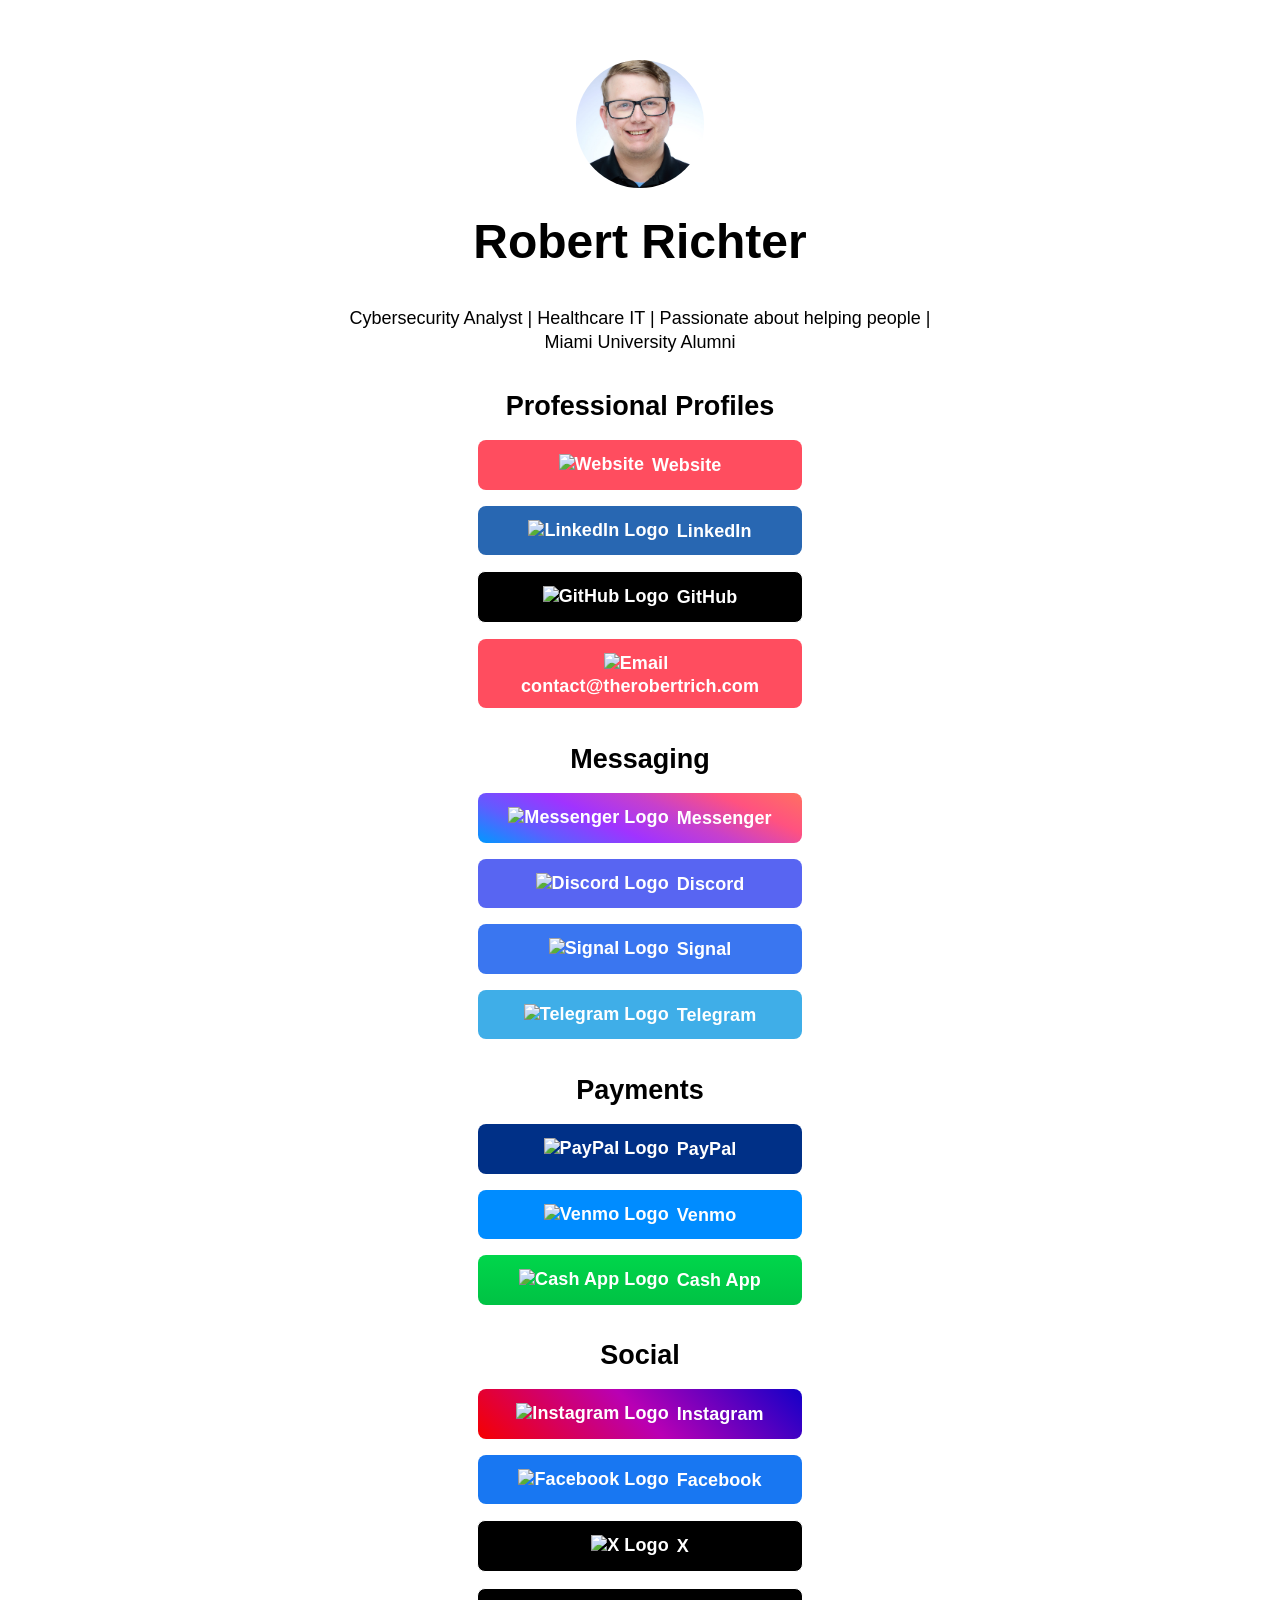
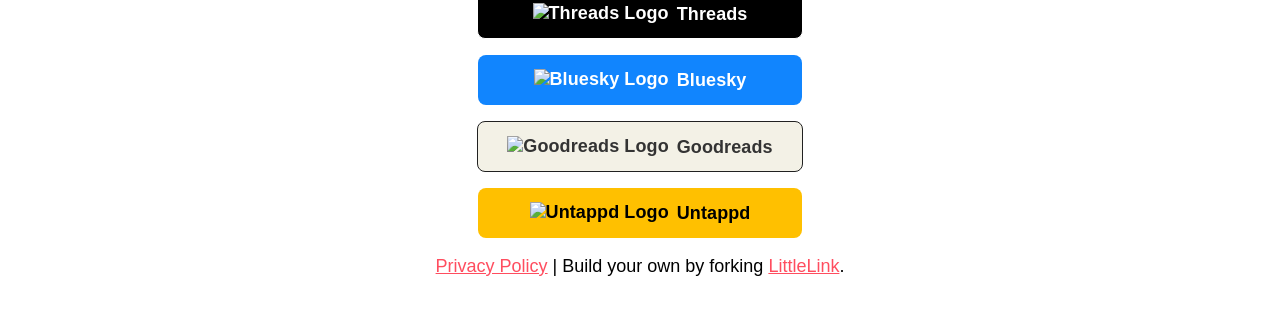
==== commit 02e8ffcc: "Update index.html" ====
--- a/index.html
+++ b/index.html
@@ -107,7 +107,7 @@
           This can improve the experience for assistive technology users by hiding what is essentially duplicated
 
         -->
-        <h2>Website &amp; Profiles</h2>
+        <h2>Professional Profiles</h2>
 
         <!-- Website -->
         <a class="button button-default" href="https://therobertrich.com" target="_blank" rel="noopener" role="button"><img class="icon" aria-hidden="true" src="images/icons/generic-website.svg" alt="Website">Website</a><br>
